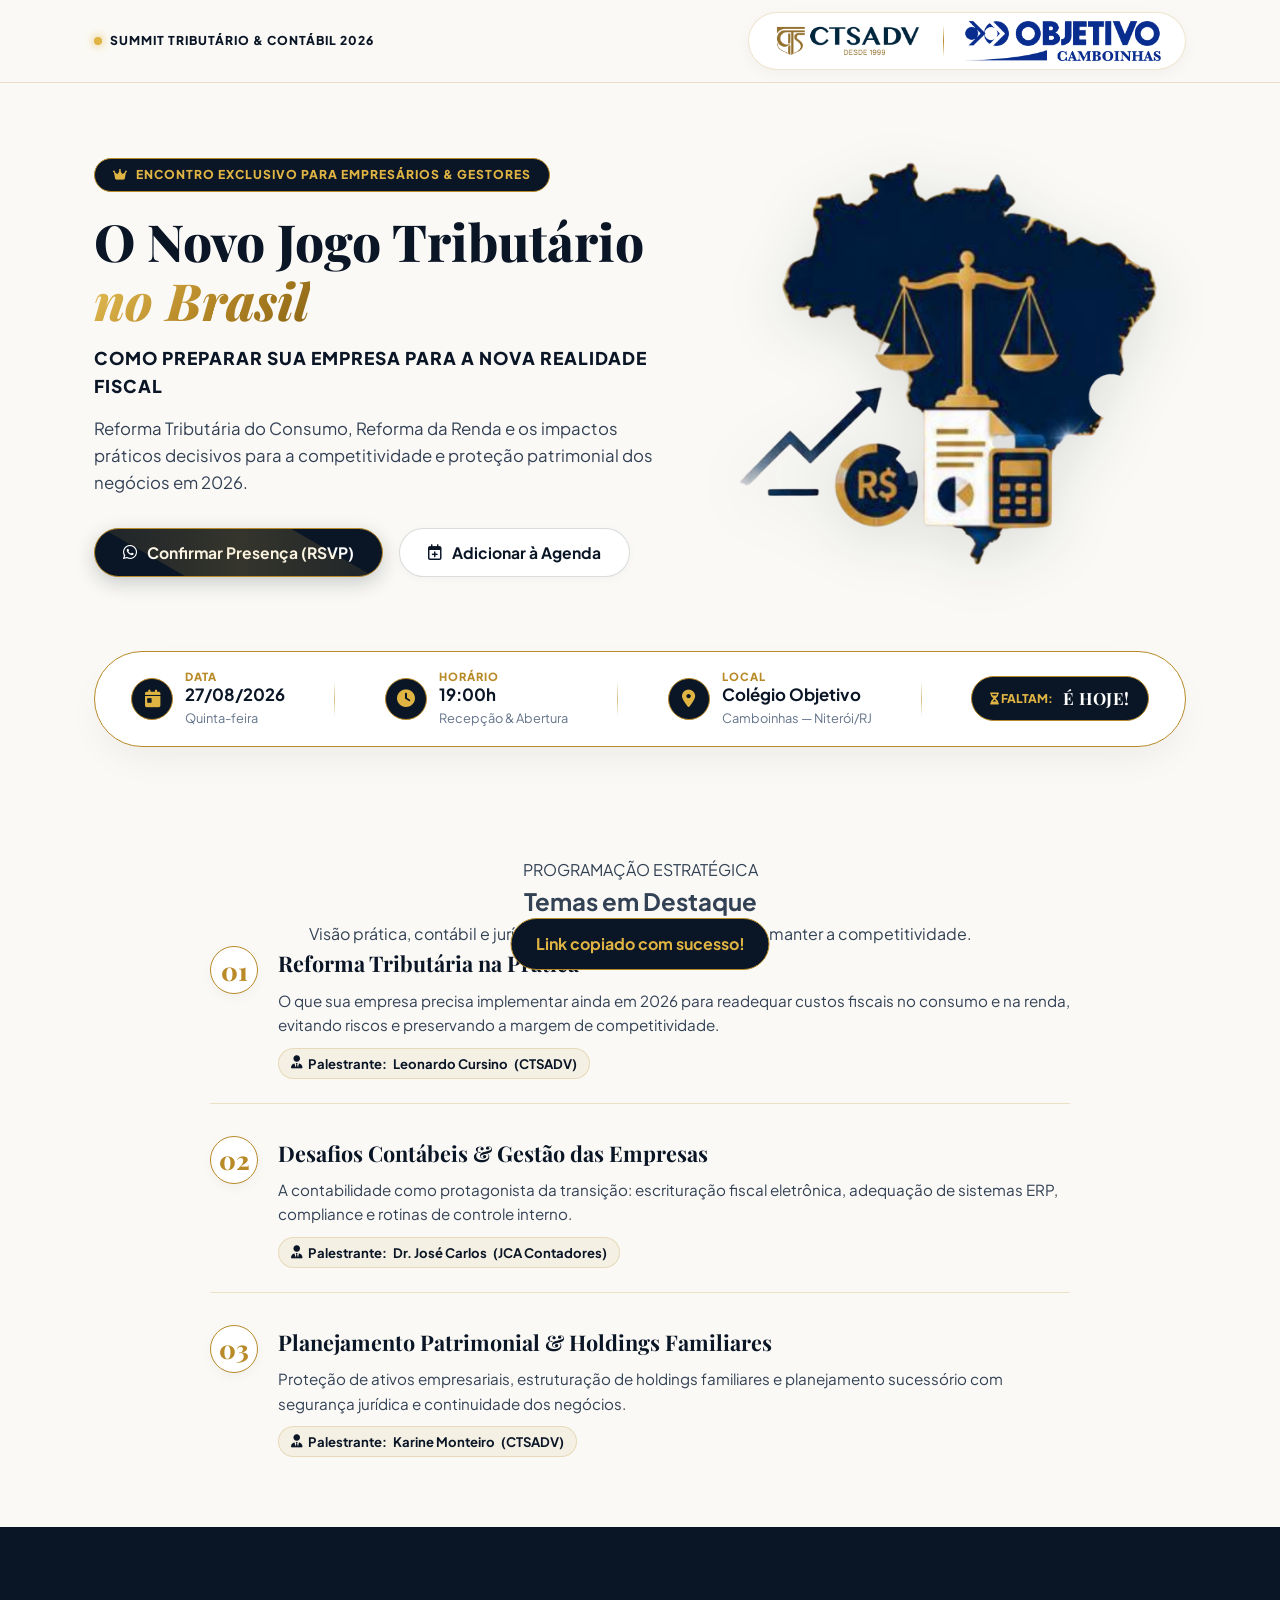
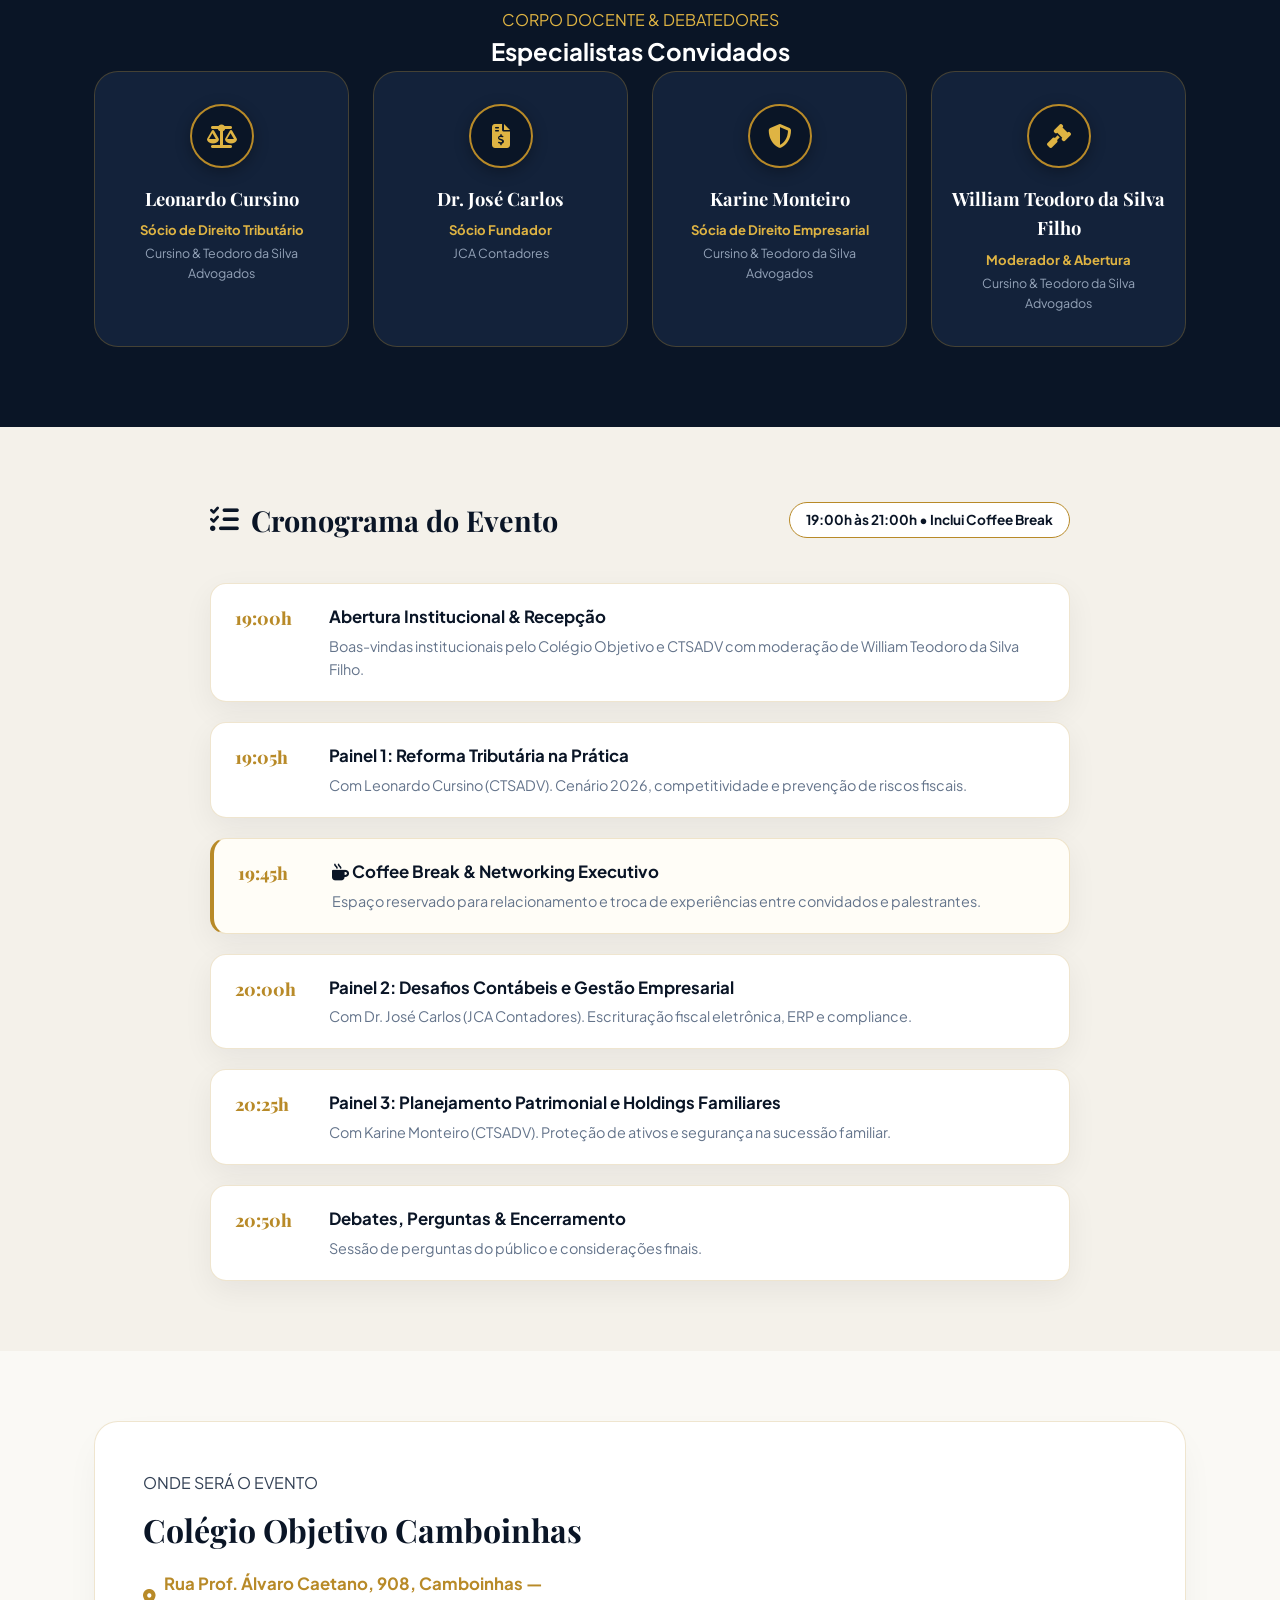
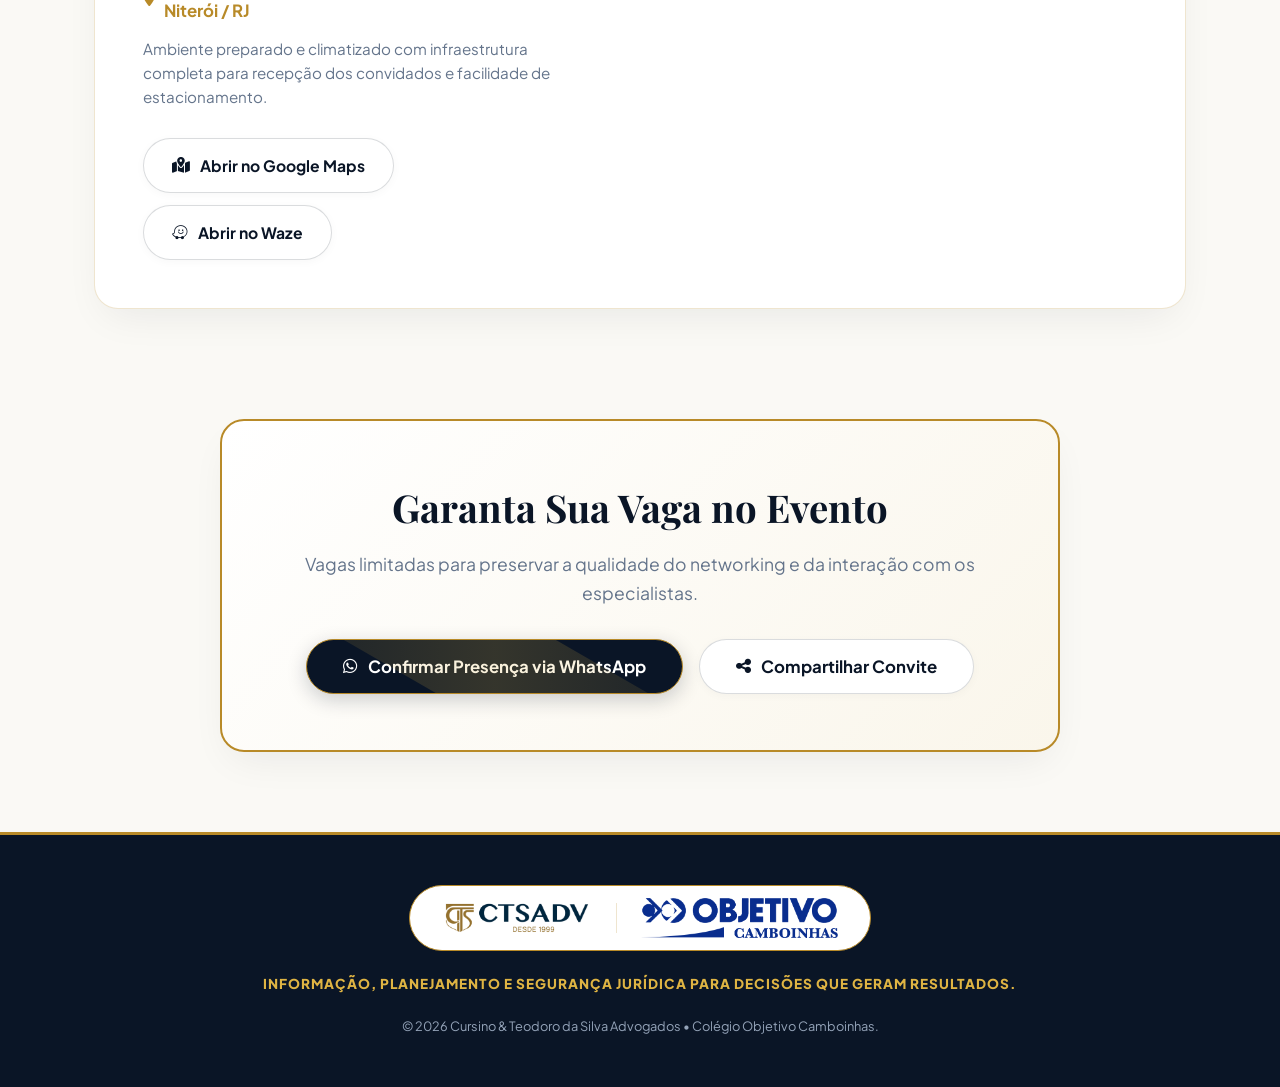
==== index.html @ 63f9622c "fix: atualizar endereco do Colegio Objetivo Camboinhas" ====
<!DOCTYPE html>
<html lang="pt-BR">
<head>
  <meta charset="UTF-8">
  <meta name="viewport" content="width=device-width, initial-scale=1.0">
  <title>O Novo Jogo Tributário no Brasil | Convite Oficial</title>

  <!-- Open Graph / WhatsApp Preview -->
  <meta property="og:title" content="O Novo Jogo Tributário no Brasil — Convite Oficial">
  <meta property="og:description" content="Como preparar sua empresa para a nova realidade fiscal em 2026. Data: 27/08/2026 às 19h no Colégio Objetivo Camboinhas.">
  <meta property="og:type" content="website">
  <meta property="og:image" content="convite.jpeg">

  <!-- SEO Meta Tags -->
  <meta name="description" content="Convite oficial para o evento O Novo Jogo Tributário no Brasil: Reforma do Consumo, Renda e impactos práticos para empresários em 2026. Niterói/RJ.">
  <meta name="keywords" content="Reforma Tributaria, Direito Tributario, CTSADV, Colégio Objetivo Camboinhas, Niterói, Holdings Familiares, Contabilidade">

  <!-- Google Fonts -->
  <link rel="preconnect" href="https://fonts.googleapis.com">
  <link rel="preconnect" href="https://fonts.gstatic.com" crossorigin>
  <link href="https://fonts.googleapis.com/css2?family=Playfair+Display:ital,wght@0,600;0,700;0,800;1,600&family=Plus+Jakarta+Sans:wght@300;400;500;600;700;800&display=swap" rel="stylesheet">

  <!-- FontAwesome Icons -->
  <link rel="stylesheet" href="https://cdnjs.cloudflare.com/ajax/libs/font-awesome/6.4.0/css/all.min.css">

  <!-- CSS Principal -->
  <link rel="stylesheet" href="style.css">
</head>
<body>

  <!-- Header Institucional Fixo -->
  <header class="navbar-sticky">
    <div class="container navbar-container">
      <div class="nav-brand-badge">
        <span class="dot-live"></span> SUMMIT TRIBUTÁRIO & CONTÁBIL 2026
      </div>
      <div class="nav-logos">
        <img src="Nova Logo CTSADV.png" alt="CTSADV Advogados" class="nav-logo logo-ctsadv">
        <div class="nav-divider"></div>
        <img src="objetivo.png" alt="Objetivo Camboinhas" class="nav-logo logo-objetivo">
      </div>
    </div>
  </header>

  <!-- Hero Section Dividida (Texto + Imagem de Alto Impacto) -->
  <section class="hero-section">
    <div class="container">
      <div class="hero-split-grid">
        <!-- Coluna Esquerda: Textos & CTAs -->
        <div class="hero-text-side">
          <div class="hero-tag-pill">
            <i class="fa-solid fa-crown"></i> ENCONTRO EXCLUSIVO PARA EMPRESÁRIOS & GESTORES
          </div>

          <h1 class="hero-title">
            O Novo Jogo Tributário <span class="gold-gradient-text">no Brasil</span>
          </h1>

          <p class="hero-subtitle">
            COMO PREPARAR SUA EMPRESA PARA A NOVA REALIDADE FISCAL
          </p>

          <p class="hero-description">
            Reforma Tributária do Consumo, Reforma da Renda e os impactos práticos decisivos para a competitividade e proteção patrimonial dos negócios em 2026.
          </p>

          <div class="hero-actions">
            <button class="btn btn-primary btn-gold glow-effect" onclick="openRSVPModal()">
              <i class="fa-brands fa-whatsapp"></i> Confirmar Presença (RSVP)
            </button>
            <button class="btn btn-secondary" onclick="addToCalendar()">
              <i class="fa-regular fa-calendar-plus"></i> Adicionar à Agenda
            </button>
          </div>
        </div>

        <!-- Coluna Direita: Imagem sem Moldura -->
        <div class="hero-media-side">
          <img src="imagem.png" alt="O Novo Jogo Tributário no Brasil" class="hero-raw-img">
        </div>
      </div>

      <!-- Barra Única de Informações Rápidas e Regressiva (Faixa Elegante) -->
      <div class="event-summary-ribbon">
        <div class="ribbon-item">
          <i class="fa-solid fa-calendar-day ribbon-icon"></i>
          <div>
            <span class="ribbon-label">DATA</span>
            <strong>27/08/2026</strong>
            <small>Quinta-feira</small>
          </div>
        </div>

        <div class="ribbon-divider"></div>

        <div class="ribbon-item">
          <i class="fa-solid fa-clock ribbon-icon"></i>
          <div>
            <span class="ribbon-label">HORÁRIO</span>
            <strong>19:00h</strong>
            <small>Recepção & Abertura</small>
          </div>
        </div>

        <div class="ribbon-divider"></div>

        <div class="ribbon-item">
          <i class="fa-solid fa-location-dot ribbon-icon"></i>
          <div>
            <span class="ribbon-label">LOCAL</span>
            <strong>Colégio Objetivo</strong>
            <small>Camboinhas — Niterói/RJ</small>
          </div>
        </div>

        <div class="ribbon-divider"></div>

        <!-- Regressiva Integrada na Faixa -->
        <div class="ribbon-timer">
          <span class="timer-label"><i class="fa-solid fa-hourglass-half"></i> FALTAM:</span>
          <div class="mini-countdown" id="countdown">
            <span id="days">00</span>d : <span id="hours">00</span>h : <span id="minutes">00</span>m : <span id="seconds">00</span>s
          </div>
        </div>
      </div>
    </div>
  </section>

  <!-- Seção 1: Temas Estratégicos (Lista Fluida sem Imagem) -->
  <section class="section-topics-fluid">
    <div class="container">
      <div class="section-header text-center">
        <span class="section-badge">PROGRAMAÇÃO ESTRATÉGICA</span>
        <h2 class="section-title">Temas em Destaque</h2>
        <p class="section-subtext">Visão prática, contábil e jurídica para proteger seu negócio e manter a competitividade.</p>
      </div>

      <div class="topics-full-width">
        <div class="topics-list-flow">
          <!-- Tema 1 -->
          <div class="topic-row-item">
            <div class="topic-number-badge">01</div>
            <div class="topic-text-content">
              <h3>Reforma Tributária na Prática</h3>
              <p>O que sua empresa precisa implementar ainda em 2026 para readequar custos fiscais no consumo e na renda, evitando riscos e preservando a margem de competitividade.</p>
              <span class="topic-speaker-pill"><i class="fa-solid fa-user-tie"></i> Palestrante: <strong>Leonardo Cursino</strong> (CTSADV)</span>
            </div>
          </div>

          <!-- Tema 2 -->
          <div class="topic-row-item">
            <div class="topic-number-badge">02</div>
            <div class="topic-text-content">
              <h3>Desafios Contábeis & Gestão das Empresas</h3>
              <p>A contabilidade como protagonista da transição: escrituração fiscal eletrônica, adequação de sistemas ERP, compliance e rotinas de controle interno.</p>
              <span class="topic-speaker-pill"><i class="fa-solid fa-user-tie"></i> Palestrante: <strong>Dr. José Carlos</strong> (JCA Contadores)</span>
            </div>
          </div>

          <!-- Tema 3 -->
          <div class="topic-row-item">
            <div class="topic-number-badge">03</div>
            <div class="topic-text-content">
              <h3>Planejamento Patrimonial & Holdings Familiares</h3>
              <p>Proteção de ativos empresariais, estruturação de holdings familiares e planejamento sucessório com segurança jurídica e continuidade dos negócios.</p>
              <span class="topic-speaker-pill"><i class="fa-solid fa-user-tie"></i> Palestrante: <strong>Karine Monteiro</strong> (CTSADV)</span>
            </div>
          </div>
        </div>
      </div>
    </div>
  </section>

  <!-- Seção 2: Especialistas Convidados (Seção Escura Executiva para Contraste Visual) -->
  <section class="section-speakers-dark">
    <div class="container">
      <div class="section-header text-center">
        <span class="section-badge badge-gold">CORPO DOCENTE & DEBATEDORES</span>
        <h2 class="section-title text-white">Especialistas Convidados</h2>
      </div>

      <div class="speakers-row-grid">
        <!-- Speaker 1 -->
        <div class="speaker-profile-box">
          <div class="speaker-avatar-circle"><i class="fa-solid fa-scale-balanced"></i></div>
          <h3>Leonardo Cursino</h3>
          <span class="speaker-role-gold">Sócio de Direito Tributário</span>
          <p class="speaker-company">Cursino & Teodoro da Silva Advogados</p>
        </div>

        <!-- Speaker 2 -->
        <div class="speaker-profile-box">
          <div class="speaker-avatar-circle"><i class="fa-solid fa-file-invoice-dollar"></i></div>
          <h3>Dr. José Carlos</h3>
          <span class="speaker-role-gold">Sócio Fundador</span>
          <p class="speaker-company">JCA Contadores</p>
        </div>

        <!-- Speaker 3 -->
        <div class="speaker-profile-box">
          <div class="speaker-avatar-circle"><i class="fa-solid fa-shield-halved"></i></div>
          <h3>Karine Monteiro</h3>
          <span class="speaker-role-gold">Sócia de Direito Empresarial</span>
          <p class="speaker-company">Cursino & Teodoro da Silva Advogados</p>
        </div>

        <!-- Speaker 4 -->
        <div class="speaker-profile-box">
          <div class="speaker-avatar-circle"><i class="fa-solid fa-gavel"></i></div>
          <h3>William Teodoro da Silva Filho</h3>
          <span class="speaker-role-gold">Moderador & Abertura</span>
          <p class="speaker-company">Cursino & Teodoro da Silva Advogados</p>
        </div>
      </div>
    </div>
  </section>

  <!-- Seção 3: Cronograma do Evento (Timeline Fluida) -->
  <section class="section-agenda-fluid">
    <div class="container">
      <div class="agenda-fluid-wrap">
        <div class="agenda-header-inline">
          <h2><i class="fa-solid fa-list-check"></i> Cronograma do Evento</h2>
          <span class="time-pill">19:00h às 21:00h • Inclui Coffee Break</span>
        </div>

        <div class="timeline-fluid">
          <div class="t-fluid-row">
            <span class="t-fluid-time">19:00h</span>
            <div class="t-fluid-content">
              <h4>Abertura Institucional & Recepção</h4>
              <p>Boas-vindas institucionais pelo Colégio Objetivo e CTSADV com moderação de William Teodoro da Silva Filho.</p>
            </div>
          </div>

          <div class="t-fluid-row">
            <span class="t-fluid-time">19:05h</span>
            <div class="t-fluid-content">
              <h4>Painel 1: Reforma Tributária na Prática</h4>
              <p>Com Leonardo Cursino (CTSADV). Cenário 2026, competitividade e prevenção de riscos fiscais.</p>
            </div>
          </div>

          <div class="t-fluid-row row-coffee">
            <span class="t-fluid-time">19:45h</span>
            <div class="t-fluid-content">
              <h4><i class="fa-solid fa-mug-hot"></i> Coffee Break & Networking Executivo</h4>
              <p>Espaço reservado para relacionamento e troca de experiências entre convidados e palestrantes.</p>
            </div>
          </div>

          <div class="t-fluid-row">
            <span class="t-fluid-time">20:00h</span>
            <div class="t-fluid-content">
              <h4>Painel 2: Desafios Contábeis e Gestão Empresarial</h4>
              <p>Com Dr. José Carlos (JCA Contadores). Escrituração fiscal eletrônica, ERP e compliance.</p>
            </div>
          </div>

          <div class="t-fluid-row">
            <span class="t-fluid-time">20:25h</span>
            <div class="t-fluid-content">
              <h4>Painel 3: Planejamento Patrimonial e Holdings Familiares</h4>
              <p>Com Karine Monteiro (CTSADV). Proteção de ativos e segurança na sucessão familiar.</p>
            </div>
          </div>

          <div class="t-fluid-row">
            <span class="t-fluid-time">20:50h</span>
            <div class="t-fluid-content">
              <h4>Debates, Perguntas & Encerramento</h4>
              <p>Sessão de perguntas do público e considerações finais.</p>
            </div>
          </div>
        </div>
      </div>
    </div>
  </section>

  <!-- Seção 4: Localização & Mapa -->
  <section class="section-location-fluid">
    <div class="container">
      <div class="location-split-card">
        <div class="loc-text-col">
          <span class="section-badge">ONDE SERÁ O EVENTO</span>
          <h2>Colégio Objetivo Camboinhas</h2>
          <p class="loc-address-text"><i class="fa-solid fa-location-dot"></i> Rua Prof. Álvaro Caetano, 908, Camboinhas — Niterói / RJ</p>
          <p class="loc-detail-text">Ambiente preparado e climatizado com infraestrutura completa para recepção dos convidados e facilidade de estacionamento.</p>

          <div class="loc-buttons">
            <a href="https://maps.google.com/?q=Rua+Professor+Alvaro+Caetano+908+Camboinhas+Niteroi" target="_blank" rel="noopener" class="btn btn-secondary">
              <i class="fa-solid fa-map-location-dot"></i> Abrir no Google Maps
            </a>
            <a href="https://waze.com/ul?q=Rua+Professor+Alvaro+Caetano+908+Camboinhas+Niteroi" target="_blank" rel="noopener" class="btn btn-secondary">
              <i class="fa-brands fa-waze"></i> Abrir no Waze
            </a>
          </div>
        </div>

        <div class="loc-map-col">
          <iframe 
            title="Mapa do Local"
            src="https://maps.google.com/maps?q=Rua+Professor+Alvaro+Caetano+908+Camboinhas+Niteroi&t=&z=16&ie=UTF8&iwloc=&output=embed" 
            width="100%" 
            height="100%" 
            style="border:0;" 
            allowfullscreen="" 
            loading="lazy">
          </iframe>
        </div>
      </div>
    </div>
  </section>

  <!-- Final CTA Callout -->
  <section class="section-final-cta">
    <div class="container text-center">
      <div class="cta-banner">
        <h2>Garanta Sua Vaga no Evento</h2>
        <p>Vagas limitadas para preservar a qualidade do networking e da interação com os especialistas.</p>
        <div class="cta-banner-buttons">
          <button class="btn btn-primary btn-gold btn-large glow-effect" onclick="openRSVPModal()">
            <i class="fa-brands fa-whatsapp"></i> Confirmar Presença via WhatsApp
          </button>
          <button class="btn btn-secondary btn-large" onclick="shareInvite()">
            <i class="fa-solid fa-share-nodes"></i> Compartilhar Convite
          </button>
        </div>
      </div>
    </div>
  </section>

  <!-- Sticky RSVP Bar para Dispositivos Móveis -->
  <div class="sticky-rsvp-bar" id="stickyRsvp">
    <div class="sticky-text">
      <strong>O Novo Jogo Tributário</strong>
      <small>27/08 • Niterói/RJ</small>
    </div>
    <button class="btn btn-primary btn-gold btn-sm" onclick="openRSVPModal()">
      <i class="fa-brands fa-whatsapp"></i> Confirmar Vaga
    </button>
  </div>

  <!-- Rodapé Institucional -->
  <footer class="site-footer">
    <div class="container footer-inner">
      <div class="footer-logos-box">
        <img src="Nova Logo CTSADV.png" alt="CTSADV" class="f-logo">
        <div class="f-divider"></div>
        <img src="objetivo.png" alt="Objetivo" class="f-logo">
      </div>
      <p class="footer-tagline">
        INFORMAÇÃO, PLANEJAMENTO E SEGURANÇA JURÍDICA PARA DECISÕES QUE GERAM RESULTADOS.
      </p>
      <p class="footer-copy">
        &copy; 2026 Cursino & Teodoro da Silva Advogados • Colégio Objetivo Camboinhas.
      </p>
    </div>
  </footer>

  <!-- Modal RSVP -->
  <div class="modal-overlay" id="rsvpModal">
    <div class="modal-card">
      <button class="modal-close" onclick="closeRSVPModal()">&times;</button>
      <div class="modal-head">
        <div class="whatsapp-badge-icon"><i class="fa-brands fa-whatsapp"></i></div>
        <h3>Confirmação de Presença</h3>
        <p>Preencha os dados abaixo para confirmar sua vaga via WhatsApp.</p>
      </div>

      <form id="rsvpForm" onsubmit="handleRSVPSubmit(event)">
        <div class="form-field">
          <label for="participantName">Nome Completo *</label>
          <input type="text" id="participantName" required placeholder="Ex: Roberto Silva">
        </div>

        <div class="form-field">
          <label for="companyName">Empresa / Cargo *</label>
          <input type="text" id="companyName" required placeholder="Ex: Grupo Silva / Diretor Executivo">
        </div>

        <div class="form-field">
          <label for="accompanyCount">Acompanhantes</label>
          <select id="accompanyCount">
            <option value="Apenas eu">Apenas eu</option>
            <option value="1 acompanhante">+ 1 Acompanhante</option>
            <option value="2 acompanhantes">+ 2 Acompanhantes</option>
          </select>
        </div>

        <button type="submit" class="btn btn-primary btn-gold btn-block btn-large">
          <i class="fa-brands fa-whatsapp"></i> Confirmar Presença no WhatsApp
        </button>
      </form>
    </div>
  </div>

  <!-- Toast -->
  <div class="toast" id="toast">Link copiado com sucesso!</div>

  <script src="script.js"></script>
</body>
</html>
---- style.css ----
/* ==========================================================================
   CONVITE DIGITAL — O NOVO JOGO TRIBUTÁRIO NO BRASIL
   Direção de Arte: Layout Fluido por Seções & Imagens Editoriais de Alto Padrão
   ========================================================================== */

/* --- CSS Variables & Design Tokens --- */
:root {
  --font-serif: 'Playfair Display', Georgia, serif;
  --font-sans: 'Plus Jakarta Sans', -apple-system, BlinkMacSystemFont, sans-serif;

  /* Palette Luxo Editorial */
  --bg-ivory: #FAF9F5;
  --bg-cream-soft: #F4F1EA;
  --bg-white: #FFFFFF;
  --bg-navy: #0A1526;
  --bg-navy-light: #13223A;

  --gold-foil: linear-gradient(135deg, #E6C057 0%, #B88A28 50%, #8C6514 100%);
  --gold-solid: #B88A28;
  --gold-accent: #DFB443;
  --gold-light-tint: rgba(184, 138, 40, 0.08);

  --text-dark: #0A1526;
  --text-body: #334155;
  --text-muted: #64748B;
  --text-gold: #B88A28;

  --border-hairline: rgba(184, 138, 40, 0.22);
  --border-hairline-hover: rgba(184, 138, 40, 0.55);

  --shadow-subtle: 0 10px 30px rgba(10, 21, 38, 0.06);
  --shadow-card: 0 16px 40px -12px rgba(10, 21, 38, 0.08);
  --shadow-image: 0 20px 40px -10px rgba(10, 21, 38, 0.18);

  --radius-sm: 8px;
  --radius-md: 16px;
  --radius-lg: 24px;
  --radius-pill: 9999px;

  --transition: all 0.35s cubic-bezier(0.25, 1, 0.5, 1);
}

/* --- Reset & Global --- */
*, *::before, *::after {
  box-sizing: border-box;
  margin: 0;
  padding: 0;
}

html {
  scroll-behavior: smooth;
  font-size: 16px;
}

body {
  font-family: var(--font-sans);
  background-color: var(--bg-ivory);
  color: var(--text-body);
  line-height: 1.6;
  overflow-x: hidden;
  position: relative;
  min-height: 100vh;
}

.container {
  width: 100%;
  max-width: 1140px;
  margin: 0 auto;
  padding: 0 24px;
  position: relative;
  z-index: 2;
}

.text-center { text-align: center; }
.text-white { color: #FFFFFF !important; }

/* --- Navbar Fixo --- */
.navbar-sticky {
  position: sticky;
  top: 0;
  z-index: 100;
  background: rgba(250, 249, 245, 0.92);
  backdrop-filter: blur(16px);
  -webkit-backdrop-filter: blur(16px);
  border-bottom: 1px solid var(--border-hairline);
  padding: 12px 0;
}

.navbar-container {
  display: flex;
  align-items: center;
  justify-content: space-between;
  gap: 16px;
}

.nav-brand-badge {
  display: flex;
  align-items: center;
  gap: 8px;
  font-size: 0.76rem;
  font-weight: 800;
  color: var(--bg-navy);
  letter-spacing: 1px;
  text-transform: uppercase;
}

.dot-live {
  width: 8px;
  height: 8px;
  background-color: var(--gold-accent);
  border-radius: 50%;
  box-shadow: 0 0 10px var(--gold-accent);
  animation: pulse-dot 2s infinite;
}

@keyframes pulse-dot {
  0% { transform: scale(0.95); opacity: 0.8; }
  50% { transform: scale(1.3); opacity: 1; }
  100% { transform: scale(0.95); opacity: 0.8; }
}

.nav-logos {
  display: flex;
  align-items: center;
  gap: 20px;
  background: var(--bg-white);
  padding: 8px 24px;
  border-radius: var(--radius-pill);
  border: 1px solid var(--border-hairline);
  box-shadow: 0 4px 15px rgba(0, 0, 0, 0.04);
}

.nav-logo {
  height: 40px;
  width: auto;
  object-fit: contain;
}

.nav-divider {
  width: 1px;
  height: 32px;
  background: linear-gradient(to bottom, transparent, var(--gold-solid), transparent);
}

/* --- Botões --- */
.btn {
  display: inline-flex;
  align-items: center;
  justify-content: center;
  gap: 10px;
  padding: 14px 28px;
  font-family: var(--font-sans);
  font-size: 0.98rem;
  font-weight: 700;
  border-radius: var(--radius-pill);
  cursor: pointer;
  transition: var(--transition);
  text-decoration: none;
  border: none;
  outline: none;
}

.btn-primary.btn-gold {
  background: var(--bg-navy);
  color: #FFFFFF;
  border: 1px solid var(--gold-solid);
  box-shadow: 0 6px 20px rgba(10, 21, 38, 0.2);
}

.btn-primary.btn-gold:hover {
  background: var(--bg-navy-light);
  border-color: var(--gold-accent);
  color: var(--gold-accent);
  transform: translateY(-2px);
  box-shadow: 0 10px 28px rgba(10, 21, 38, 0.3);
}

.btn-secondary {
  background: var(--bg-white);
  color: var(--bg-navy);
  border: 1px solid rgba(10, 21, 38, 0.15);
  box-shadow: 0 2px 10px rgba(0, 0, 0, 0.03);
}

.btn-secondary:hover {
  border-color: var(--gold-solid);
  color: var(--gold-solid);
  transform: translateY(-2px);
}

.btn-large {
  padding: 16px 36px;
  font-size: 1.05rem;
}

.btn-sm {
  padding: 10px 18px;
  font-size: 0.85rem;
}

.btn-block { width: 100%; }

.glow-effect {
  position: relative;
  overflow: hidden;
}

.glow-effect::after {
  content: '';
  position: absolute;
  top: -50%;
  left: -50%;
  width: 200%;
  height: 200%;
  background: linear-gradient(
    60deg,
    transparent,
    rgba(223, 180, 67, 0.2),
    transparent
  );
  transform: rotate(30deg);
  transition: transform 0.8s ease;
}

.glow-effect:hover::after {
  transform: translate(100%, 100%) rotate(30deg);
}

/* --- Hero Section Dividida (Hero Split) --- */
.hero-section {
  padding: 50px 0 40px 0;
}

.hero-split-grid {
  display: grid;
  grid-template-columns: 1.1fr 0.9fr;
  align-items: center;
  gap: 48px;
  margin-bottom: 48px;
}

.hero-tag-pill {
  display: inline-flex;
  align-items: center;
  gap: 8px;
  padding: 6px 18px;
  background: var(--bg-navy);
  color: var(--gold-accent);
  border: 1px solid var(--gold-solid);
  border-radius: var(--radius-pill);
  font-size: 0.76rem;
  font-weight: 800;
  letter-spacing: 1px;
  margin-bottom: 20px;
}

.hero-title {
  font-family: var(--font-serif);
  font-size: 3.2rem;
  font-weight: 800;
  line-height: 1.15;
  color: var(--text-dark);
  margin-bottom: 14px;
}

.gold-gradient-text {
  background: var(--gold-foil);
  -webkit-background-clip: text;
  -webkit-text-fill-color: transparent;
  display: inline-block;
  font-style: italic;
}

.hero-subtitle {
  font-size: 1.1rem;
  font-weight: 800;
  color: var(--bg-navy);
  letter-spacing: 1px;
  margin-bottom: 16px;
  text-transform: uppercase;
}

.hero-description {
  font-size: 1.05rem;
  color: var(--text-body);
  margin-bottom: 32px;
}

.hero-actions {
  display: flex;
  align-items: center;
  gap: 16px;
  flex-wrap: wrap;
}

/* Imagem Direta sem Moldura no Hero */
.hero-raw-img {
  width: 100%;
  max-width: 480px;
  height: auto;
  object-fit: contain;
  display: block;
  margin: 0 auto;
  filter: drop-shadow(0 14px 30px rgba(10, 21, 38, 0.12));
  transition: var(--transition);
}

.hero-raw-img:hover {
  transform: scale(1.02);
}

/* --- Faixa Única de Resumo do Evento (Event Ribbon) --- */
.event-summary-ribbon {
  background: var(--bg-white);
  border: 1.5px solid var(--gold-solid);
  border-radius: var(--radius-pill);
  padding: 16px 36px;
  box-shadow: var(--shadow-card);
  display: flex;
  align-items: center;
  justify-content: space-between;
  gap: 20px;
  flex-wrap: wrap;
}

.ribbon-item {
  display: flex;
  align-items: center;
  gap: 12px;
}

.ribbon-icon {
  width: 42px;
  height: 42px;
  border-radius: 50%;
  background: var(--bg-navy);
  color: var(--gold-accent);
  display: flex;
  align-items: center;
  justify-content: center;
  font-size: 1.1rem;
  border: 1px solid var(--gold-solid);
  flex-shrink: 0;
}

.ribbon-label {
  font-size: 0.7rem;
  font-weight: 800;
  color: var(--gold-solid);
  letter-spacing: 1px;
  display: block;
}

.ribbon-item strong {
  font-size: 1.05rem;
  color: var(--text-dark);
  display: block;
  line-height: 1.1;
}

.ribbon-item small {
  font-size: 0.8rem;
  color: var(--text-muted);
}

.ribbon-divider {
  width: 1px;
  height: 36px;
  background: linear-gradient(to bottom, transparent, var(--border-hairline-hover), transparent);
}

.ribbon-timer {
  display: flex;
  align-items: center;
  gap: 10px;
  background: var(--bg-navy);
  padding: 8px 18px;
  border-radius: var(--radius-pill);
  border: 1px solid var(--gold-solid);
}

.timer-label {
  font-size: 0.75rem;
  font-weight: 800;
  color: var(--gold-accent);
}

.mini-countdown {
  font-family: var(--font-serif);
  font-size: 1.05rem;
  font-weight: 700;
  color: #FFFFFF;
  letter-spacing: 0.5px;
}

/* --- Section 1: Temas Estratégicos (Layout Editorial Fluido) --- */
.section-topics-fluid {
  padding: 70px 0;
  background: var(--bg-ivory);
}

.topics-full-width {
  max-width: 860px;
  margin: 0 auto;
}

.topics-list-flow {
  display: flex;
  flex-direction: column;
  gap: 32px;
}

.topic-row-item {
  display: flex;
  align-items: flex-start;
  gap: 20px;
  padding-bottom: 24px;
  border-bottom: 1px solid var(--border-hairline);
}

.topic-row-item:last-child {
  border-bottom: none;
  padding-bottom: 0;
}

.topic-number-badge {
  font-family: var(--font-serif);
  font-size: 1.6rem;
  font-weight: 800;
  color: var(--gold-solid);
  background: var(--bg-white);
  border: 1.5px solid var(--gold-solid);
  width: 48px;
  height: 48px;
  border-radius: 50%;
  display: flex;
  align-items: center;
  justify-content: center;
  flex-shrink: 0;
  box-shadow: 0 4px 12px rgba(0, 0, 0, 0.04);
}

.topic-text-content h3 {
  font-family: var(--font-serif);
  font-size: 1.35rem;
  font-weight: 700;
  color: var(--text-dark);
  margin-bottom: 8px;
}

.topic-text-content p {
  font-size: 0.95rem;
  color: var(--text-body);
  line-height: 1.6;
  margin-bottom: 10px;
}

.topic-speaker-pill {
  display: inline-flex;
  align-items: center;
  gap: 6px;
  font-size: 0.82rem;
  font-weight: 700;
  color: var(--bg-navy);
  background: var(--gold-light-tint);
  padding: 4px 12px;
  border-radius: var(--radius-pill);
  border: 1px solid var(--border-hairline);
}

/* --- Section 2: Especialistas Convidados (Escuro Executivo) --- */
.section-speakers-dark {
  padding: 80px 0;
  background: var(--bg-navy);
  color: #FFFFFF;
}

.badge-gold {
  color: var(--gold-accent) !important;
}

.speakers-row-grid {
  display: grid;
  grid-template-columns: repeat(auto-fit, minmax(220px, 1fr));
  gap: 24px;
}

.speaker-profile-box {
  background: var(--bg-navy-light);
  border: 1px solid rgba(184, 138, 40, 0.3);
  border-radius: var(--radius-lg);
  padding: 32px 20px;
  text-align: center;
  transition: var(--transition);
}

.speaker-profile-box:hover {
  border-color: var(--gold-accent);
  transform: translateY(-4px);
  box-shadow: 0 16px 35px rgba(0, 0, 0, 0.4);
}

.speaker-avatar-circle {
  width: 64px;
  height: 64px;
  border-radius: 50%;
  background: var(--bg-navy);
  border: 2px solid var(--gold-solid);
  color: var(--gold-accent);
  display: flex;
  align-items: center;
  justify-content: center;
  font-size: 1.5rem;
  margin: 0 auto 16px auto;
  box-shadow: 0 4px 15px rgba(0, 0, 0, 0.3);
}

.speaker-profile-box h3 {
  font-family: var(--font-serif);
  font-size: 1.15rem;
  font-weight: 700;
  color: #FFFFFF;
  margin-bottom: 6px;
}

.speaker-role-gold {
  display: block;
  font-size: 0.82rem;
  font-weight: 700;
  color: var(--gold-accent);
  margin-bottom: 4px;
}

.speaker-company {
  font-size: 0.78rem;
  color: #94A3B8;
}

/* --- Section 3: Cronograma (Timeline Fluida) --- */
.section-agenda-fluid {
  padding: 70px 0;
  background: var(--bg-cream-soft);
}

.agenda-fluid-wrap {
  max-width: 860px;
  margin: 0 auto;
}

.agenda-header-inline {
  display: flex;
  align-items: center;
  justify-content: space-between;
  margin-bottom: 40px;
  flex-wrap: wrap;
  gap: 16px;
}

.agenda-header-inline h2 {
  font-family: var(--font-serif);
  font-size: 1.8rem;
  color: var(--text-dark);
  display: flex;
  align-items: center;
  gap: 12px;
}

.time-pill {
  font-size: 0.85rem;
  font-weight: 700;
  color: var(--bg-navy);
  background: var(--bg-white);
  border: 1px solid var(--gold-solid);
  padding: 6px 16px;
  border-radius: var(--radius-pill);
}

.timeline-fluid {
  display: flex;
  flex-direction: column;
  gap: 20px;
}

.t-fluid-row {
  display: flex;
  align-items: flex-start;
  gap: 24px;
  background: var(--bg-white);
  padding: 20px 24px;
  border-radius: var(--radius-md);
  border: 1px solid var(--border-hairline);
  box-shadow: var(--shadow-subtle);
}

.t-fluid-time {
  font-family: var(--font-serif);
  font-size: 1.1rem;
  font-weight: 800;
  color: var(--gold-solid);
  width: 70px;
  flex-shrink: 0;
}

.t-fluid-content h4 {
  font-size: 1.05rem;
  font-weight: 700;
  color: var(--text-dark);
  margin-bottom: 4px;
}

.t-fluid-content p {
  font-size: 0.9rem;
  color: var(--text-muted);
}

.row-coffee {
  border-left: 4px solid var(--gold-solid);
  background: #FFFDF7;
}

/* --- Section 4: Localização --- */
.section-location-fluid {
  padding: 70px 0;
}

.location-split-card {
  background: var(--bg-white);
  border: 1.5px solid var(--border-hairline);
  border-radius: var(--radius-lg);
  display: grid;
  grid-template-columns: 1fr 1fr;
  overflow: hidden;
  box-shadow: var(--shadow-card);
}

.loc-text-col {
  padding: 48px;
  display: flex;
  flex-direction: column;
  justify-content: center;
}

.loc-text-col h2 {
  font-family: var(--font-serif);
  font-size: 2rem;
  color: var(--text-dark);
  margin: 8px 0 16px 0;
}

.loc-address-text {
  font-size: 1.05rem;
  color: var(--gold-solid);
  font-weight: 700;
  margin-bottom: 12px;
  display: flex;
  align-items: center;
  gap: 8px;
}

.loc-detail-text {
  font-size: 0.95rem;
  color: var(--text-muted);
  margin-bottom: 28px;
}

.loc-buttons {
  display: flex;
  gap: 12px;
  flex-wrap: wrap;
}

.loc-map-col {
  min-height: 360px;
  width: 100%;
}

/* --- Final CTA Banner --- */
.section-final-cta { padding: 40px 0 80px 0; }

.cta-banner {
  background: linear-gradient(135deg, #FFFFFF 0%, #FAF6EB 100%);
  border: 2px solid var(--gold-solid);
  border-radius: var(--radius-lg);
  padding: 56px 36px;
  max-width: 840px;
  margin: 0 auto;
  box-shadow: var(--shadow-card);
}

.cta-banner h2 {
  font-family: var(--font-serif);
  font-size: 2.4rem;
  color: var(--text-dark);
  margin-bottom: 12px;
}

.cta-banner p {
  font-size: 1.1rem;
  color: var(--text-muted);
  margin-bottom: 32px;
}

.cta-banner-buttons {
  display: flex;
  align-items: center;
  justify-content: center;
  gap: 16px;
  flex-wrap: wrap;
}

/* --- Sticky Mobile Bar --- */
.sticky-rsvp-bar {
  position: fixed;
  bottom: 0;
  left: 0;
  right: 0;
  background: rgba(10, 21, 38, 0.96);
  backdrop-filter: blur(12px);
  border-top: 1px solid var(--gold-solid);
  padding: 12px 20px;
  display: none;
  align-items: center;
  justify-content: space-between;
  z-index: 900;
}

.sticky-text strong {
  display: block;
  color: #FFFFFF;
  font-size: 0.9rem;
}

.sticky-text small {
  color: var(--gold-accent);
  font-size: 0.78rem;
}

/* --- Rodapé --- */
.site-footer {
  background: var(--bg-navy);
  color: #FFFFFF;
  padding: 50px 0;
  border-top: 3px solid var(--gold-solid);
}

.footer-inner {
  display: flex;
  flex-direction: column;
  align-items: center;
  text-align: center;
  gap: 22px;
}

.footer-logos-box {
  display: flex;
  align-items: center;
  gap: 24px;
  background: var(--bg-white);
  padding: 12px 32px;
  border-radius: var(--radius-pill);
  border: 1px solid var(--gold-solid);
}

.f-logo {
  height: 40px;
  object-fit: contain;
}

.f-divider {
  width: 1px;
  height: 30px;
  background: var(--border-hairline);
}

.footer-tagline {
  font-size: 0.85rem;
  font-weight: 800;
  color: var(--gold-accent);
  letter-spacing: 1px;
}

.footer-copy {
  font-size: 0.8rem;
  color: #94A3B8;
}

/* --- Modal RSVP --- */
.modal-overlay {
  position: fixed;
  top: 0;
  left: 0;
  width: 100vw;
  height: 100vh;
  background: rgba(10, 21, 38, 0.82);
  backdrop-filter: blur(8px);
  z-index: 2000;
  display: flex;
  align-items: center;
  justify-content: center;
  padding: 20px;
  opacity: 0;
  pointer-events: none;
  transition: opacity 0.3s ease;
}

.modal-overlay.active {
  opacity: 1;
  pointer-events: auto;
}

.modal-card {
  width: 100%;
  max-width: 460px;
  padding: 36px;
  position: relative;
  background: var(--bg-white);
  border: 2px solid var(--gold-solid);
  border-radius: var(--radius-lg);
  box-shadow: 0 24px 60px rgba(0, 0, 0, 0.35);
  transform: translateY(20px);
  transition: transform 0.3s ease;
}

.modal-overlay.active .modal-card { transform: translateY(0); }

.modal-close {
  position: absolute;
  top: 16px;
  right: 20px;
  background: none;
  border: none;
  font-size: 1.8rem;
  color: var(--text-muted);
  cursor: pointer;
}

.modal-close:hover { color: var(--gold-solid); }

.modal-head {
  text-align: center;
  margin-bottom: 24px;
}

.whatsapp-badge-icon {
  width: 54px;
  height: 54px;
  border-radius: 50%;
  background: #25D366;
  color: #FFF;
  font-size: 1.8rem;
  display: flex;
  align-items: center;
  justify-content: center;
  margin: 0 auto 12px auto;
}

.modal-head h3 {
  font-family: var(--font-serif);
  font-size: 1.4rem;
  color: var(--text-dark);
  margin-bottom: 6px;
}

.modal-head p {
  font-size: 0.88rem;
  color: var(--text-muted);
}

.form-field {
  margin-bottom: 18px;
  text-align: left;
}

.form-field label {
  display: block;
  font-size: 0.85rem;
  font-weight: 700;
  color: var(--text-dark);
  margin-bottom: 6px;
}

.form-field input,
.form-field select {
  width: 100%;
  padding: 12px 16px;
  background: var(--bg-ivory);
  border: 1px solid var(--border-hairline);
  border-radius: var(--radius-sm);
  color: var(--text-dark);
  font-family: var(--font-sans);
  font-size: 0.95rem;
  outline: none;
}

/* Toast */
.toast {
  position: fixed;
  bottom: 30px;
  left: 50%;
  transform: translateX(-50%) translateY(100px);
  background: var(--bg-navy);
  color: var(--gold-accent);
  border: 1px solid var(--gold-solid);
  font-weight: 700;
  padding: 12px 24px;
  border-radius: var(--radius-pill);
  z-index: 3000;
  transition: transform 0.3s cubic-bezier(0.175, 0.885, 0.32, 1.275);
}

.toast.show { transform: translateX(-50%) translateY(0); }

/* --- Responsive Media Queries --- */
@media (max-width: 992px) {
  .hero-split-grid { grid-template-columns: 1fr; gap: 32px; }
  .topics-split-container { grid-template-columns: 1fr; gap: 32px; }
  .topics-img { height: 300px; }
  .event-summary-ribbon { border-radius: var(--radius-lg); flex-direction: column; align-items: flex-start; }
  .ribbon-divider { display: none; }
  .hero-title { font-size: 2.5rem; }
  .location-split-card { grid-template-columns: 1fr; }
  .loc-map-col { height: 280px; }
}

@media (max-width: 640px) {
  .navbar-container { flex-direction: column; gap: 10px; }
  .nav-logos { padding: 6px 16px; gap: 12px; }
  .nav-logo { height: 34px; }
  .hero-title { font-size: 2rem; }
  .hero-actions { flex-direction: column; width: 100%; }
  .hero-actions .btn { width: 100%; }
  .sticky-rsvp-bar { display: flex; }
  .loc-text-col { padding: 32px 20px; }
  .cta-banner { padding: 36px 20px; }
  .cta-banner-buttons { flex-direction: column; width: 100%; }
  .cta-banner-buttons .btn { width: 100%; }
}
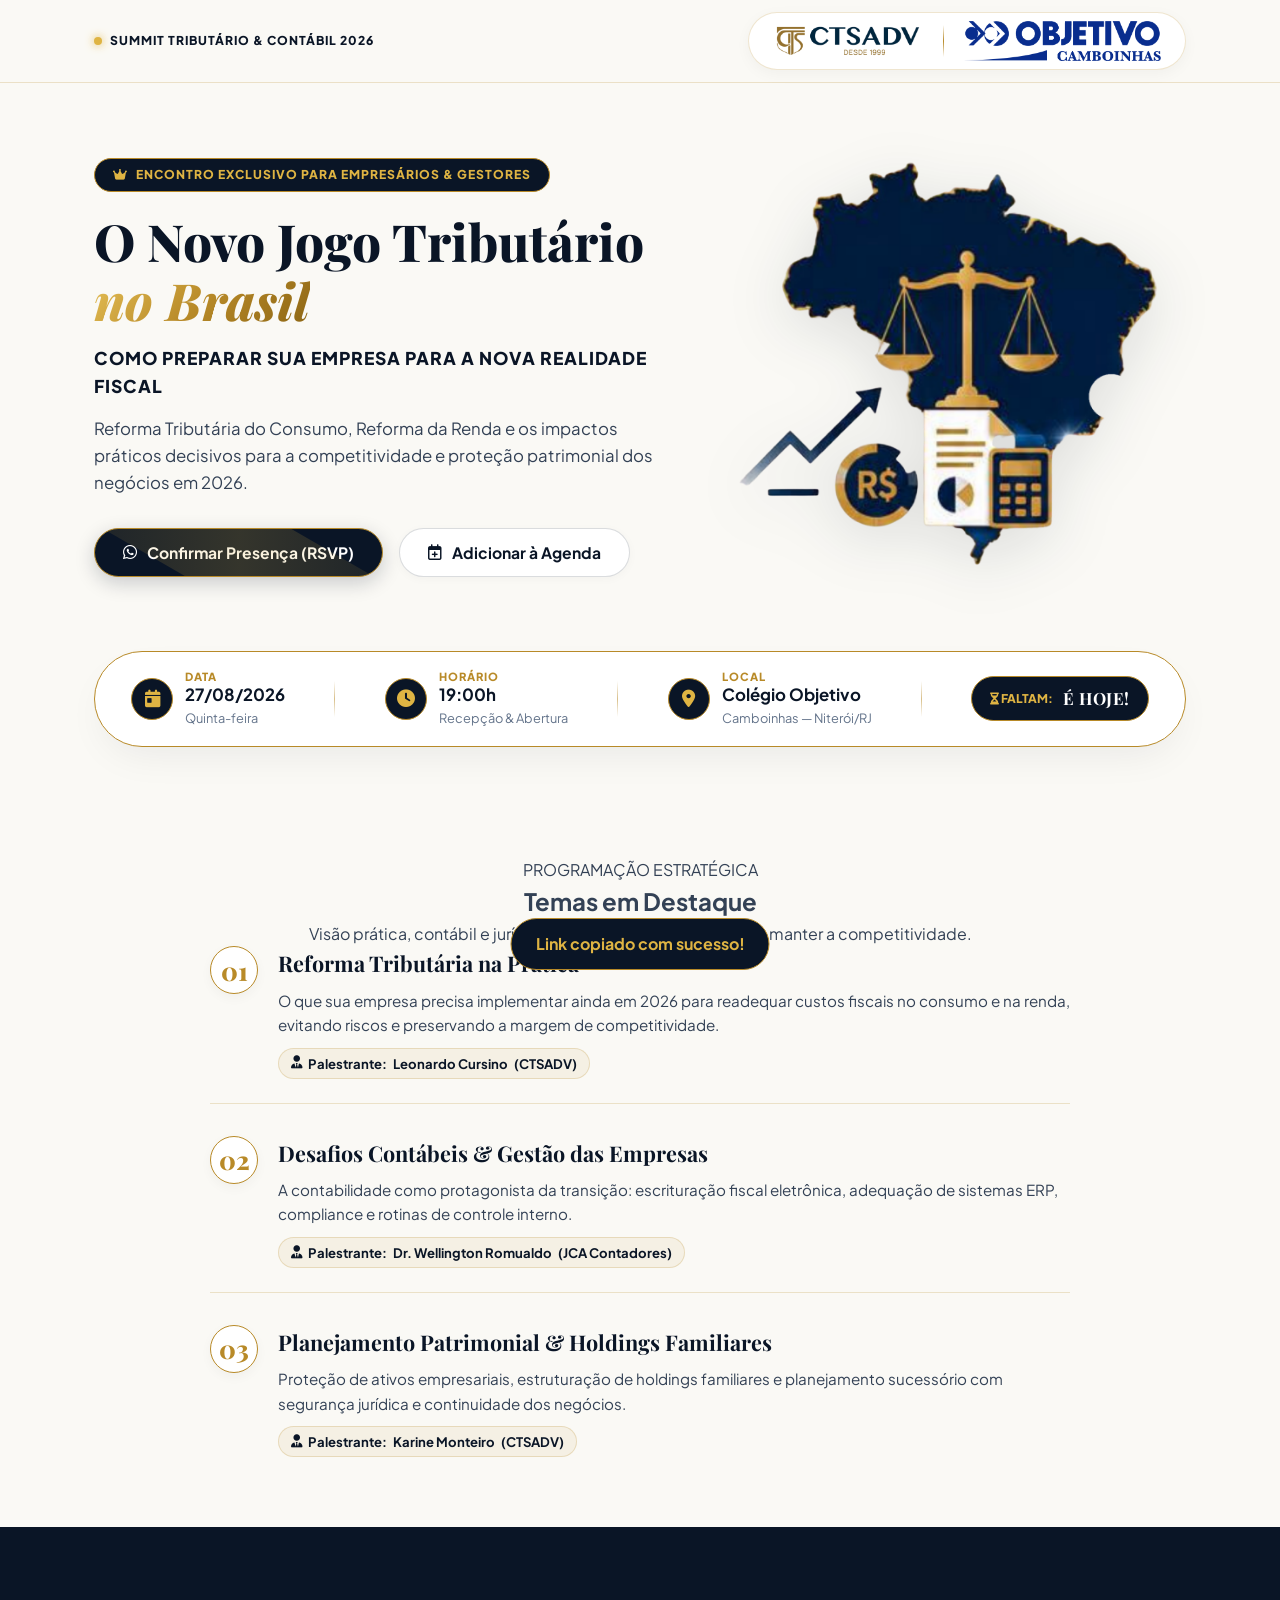
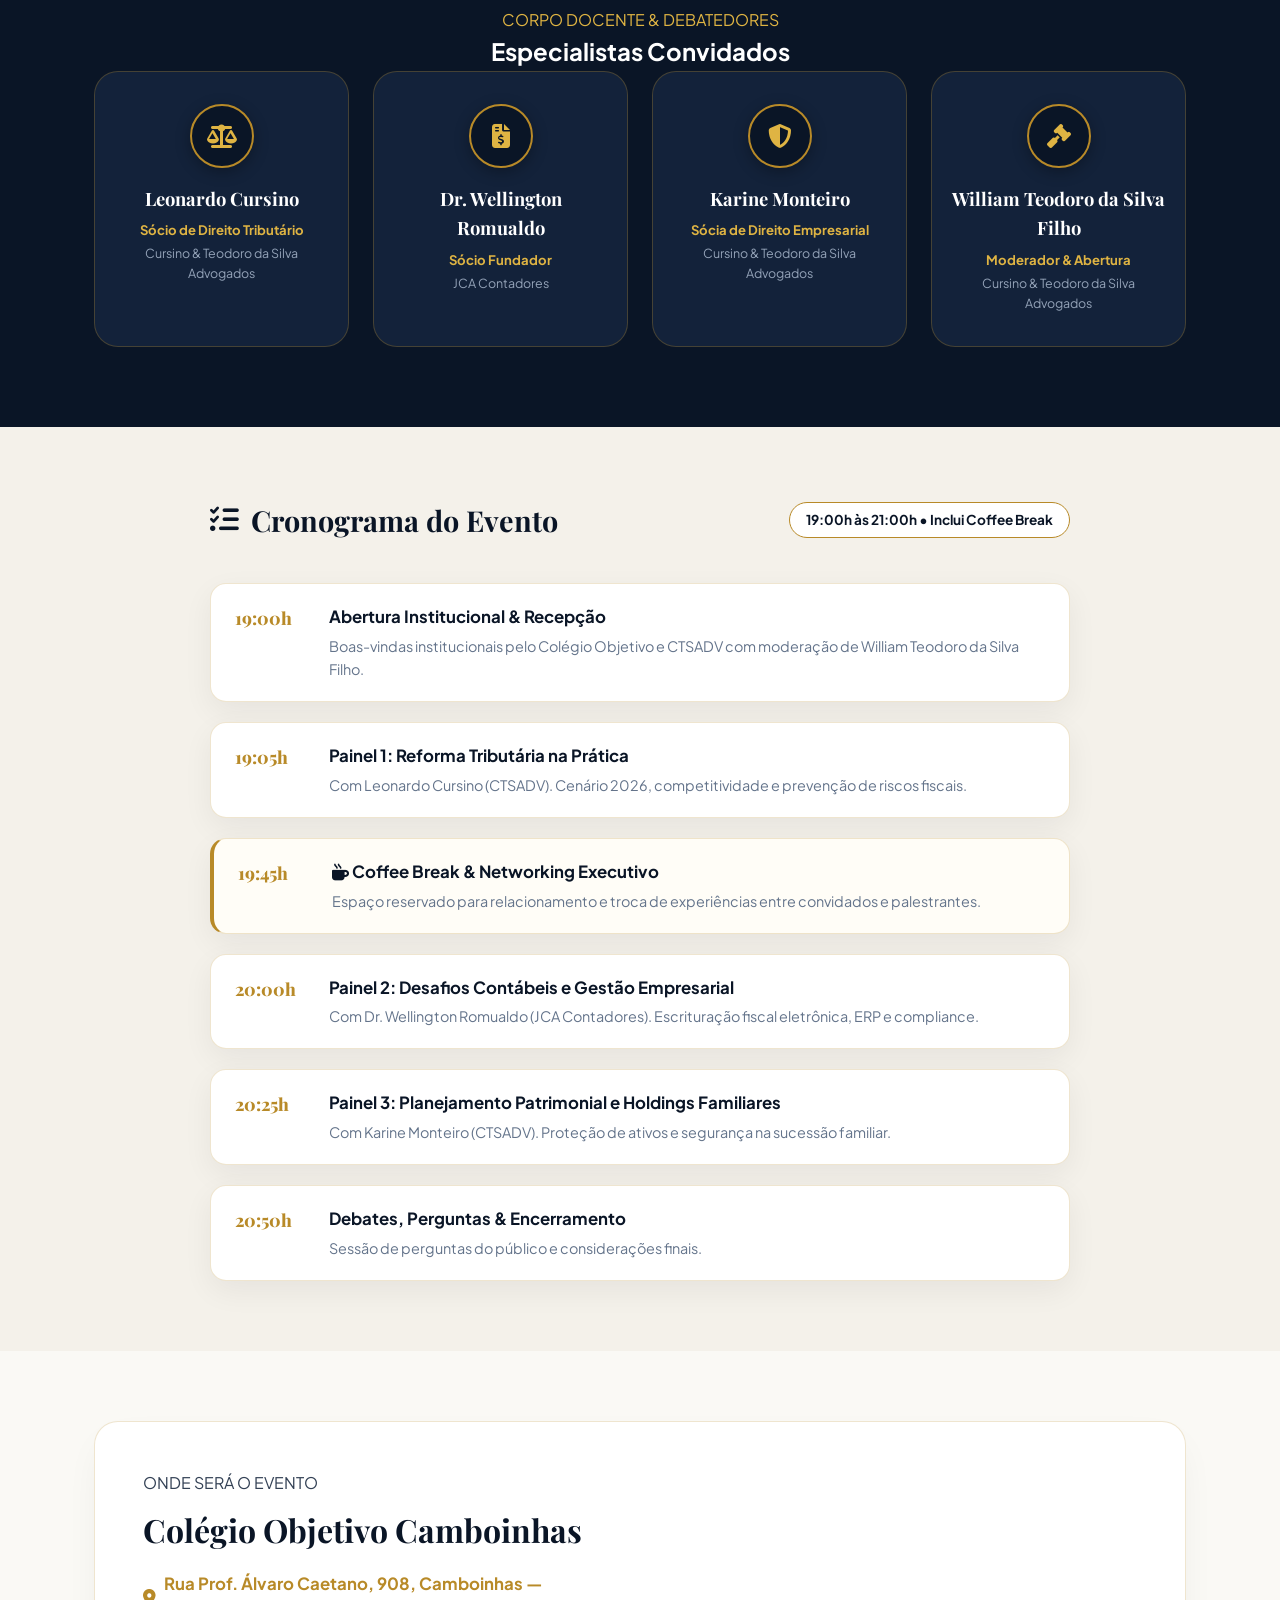
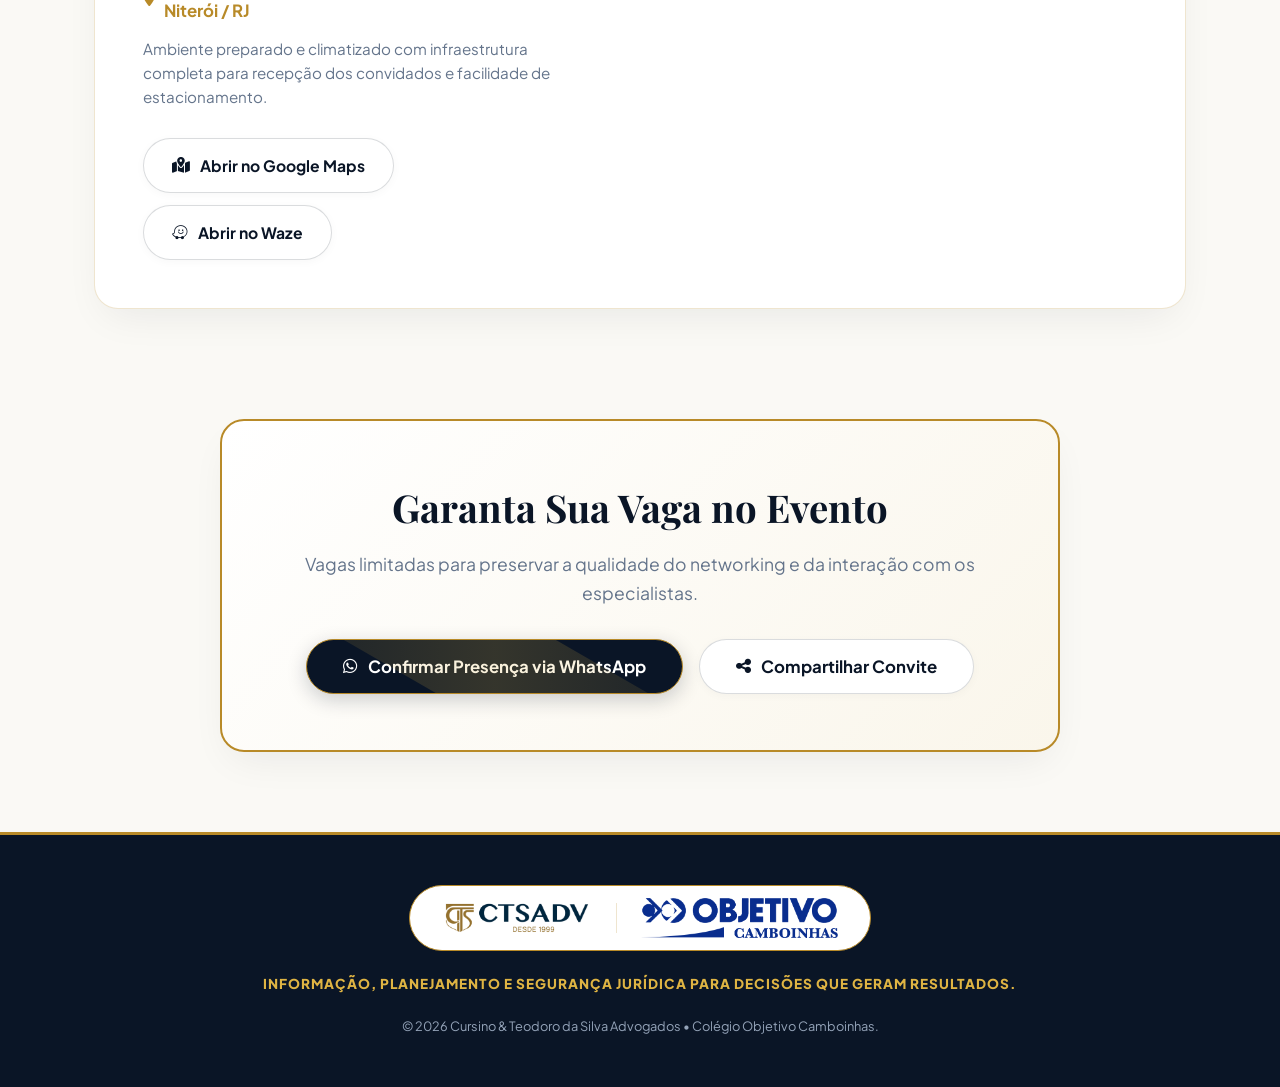
==== commit 91c1e3f9: "fix: atualizar nome do palestrante para Dr. Wellington Romualdo" ====
--- a/index.html
+++ b/index.html
@@ -153,7 +153,7 @@
             <div class="topic-text-content">
               <h3>Desafios Contábeis & Gestão das Empresas</h3>
               <p>A contabilidade como protagonista da transição: escrituração fiscal eletrônica, adequação de sistemas ERP, compliance e rotinas de controle interno.</p>
-              <span class="topic-speaker-pill"><i class="fa-solid fa-user-tie"></i> Palestrante: <strong>Dr. José Carlos</strong> (JCA Contadores)</span>
+              <span class="topic-speaker-pill"><i class="fa-solid fa-user-tie"></i> Palestrante: <strong>Dr. Wellington Romualdo</strong> (JCA Contadores)</span>
             </div>
           </div>
 
@@ -191,7 +191,7 @@
         <!-- Speaker 2 -->
         <div class="speaker-profile-box">
           <div class="speaker-avatar-circle"><i class="fa-solid fa-file-invoice-dollar"></i></div>
-          <h3>Dr. José Carlos</h3>
+          <h3>Dr. Wellington Romualdo</h3>
           <span class="speaker-role-gold">Sócio Fundador</span>
           <p class="speaker-company">JCA Contadores</p>
         </div>
@@ -253,7 +253,7 @@
             <span class="t-fluid-time">20:00h</span>
             <div class="t-fluid-content">
               <h4>Painel 2: Desafios Contábeis e Gestão Empresarial</h4>
-              <p>Com Dr. José Carlos (JCA Contadores). Escrituração fiscal eletrônica, ERP e compliance.</p>
+              <p>Com Dr. Wellington Romualdo (JCA Contadores). Escrituração fiscal eletrônica, ERP e compliance.</p>
             </div>
           </div>
 
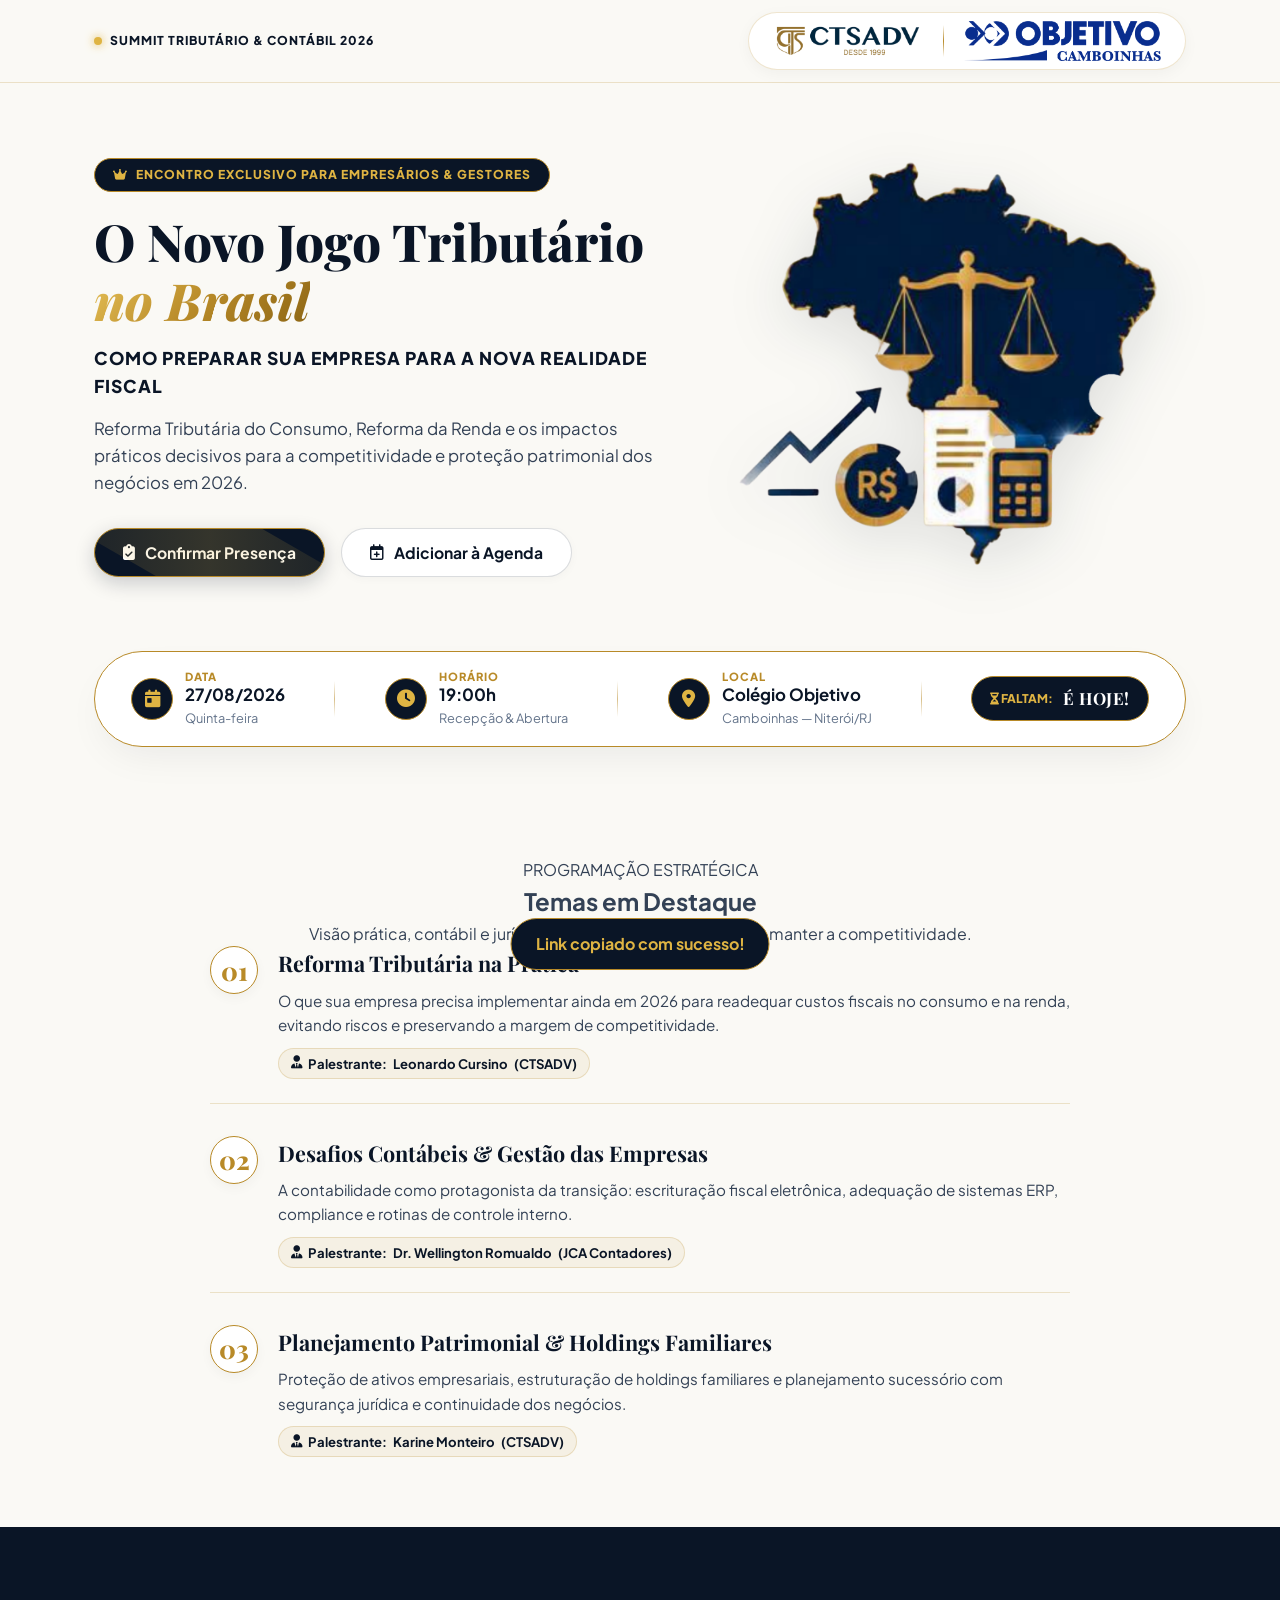
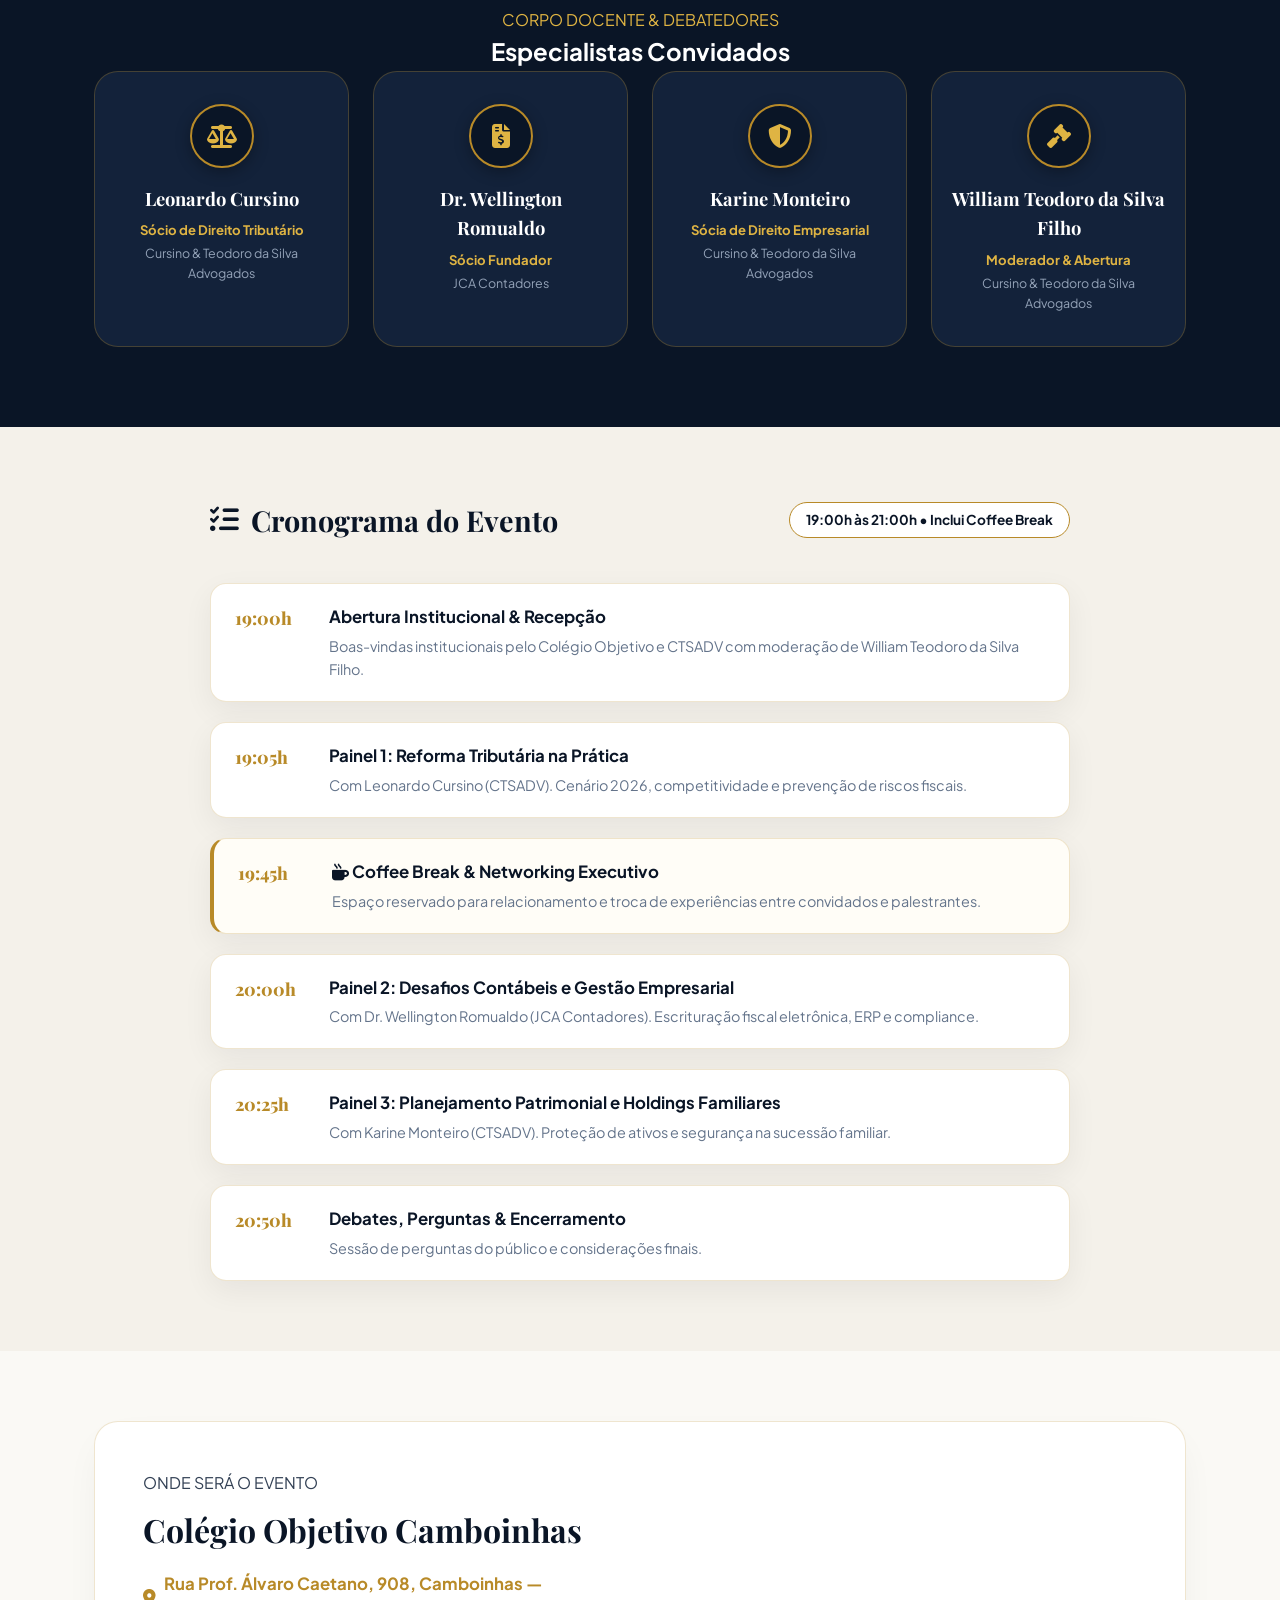
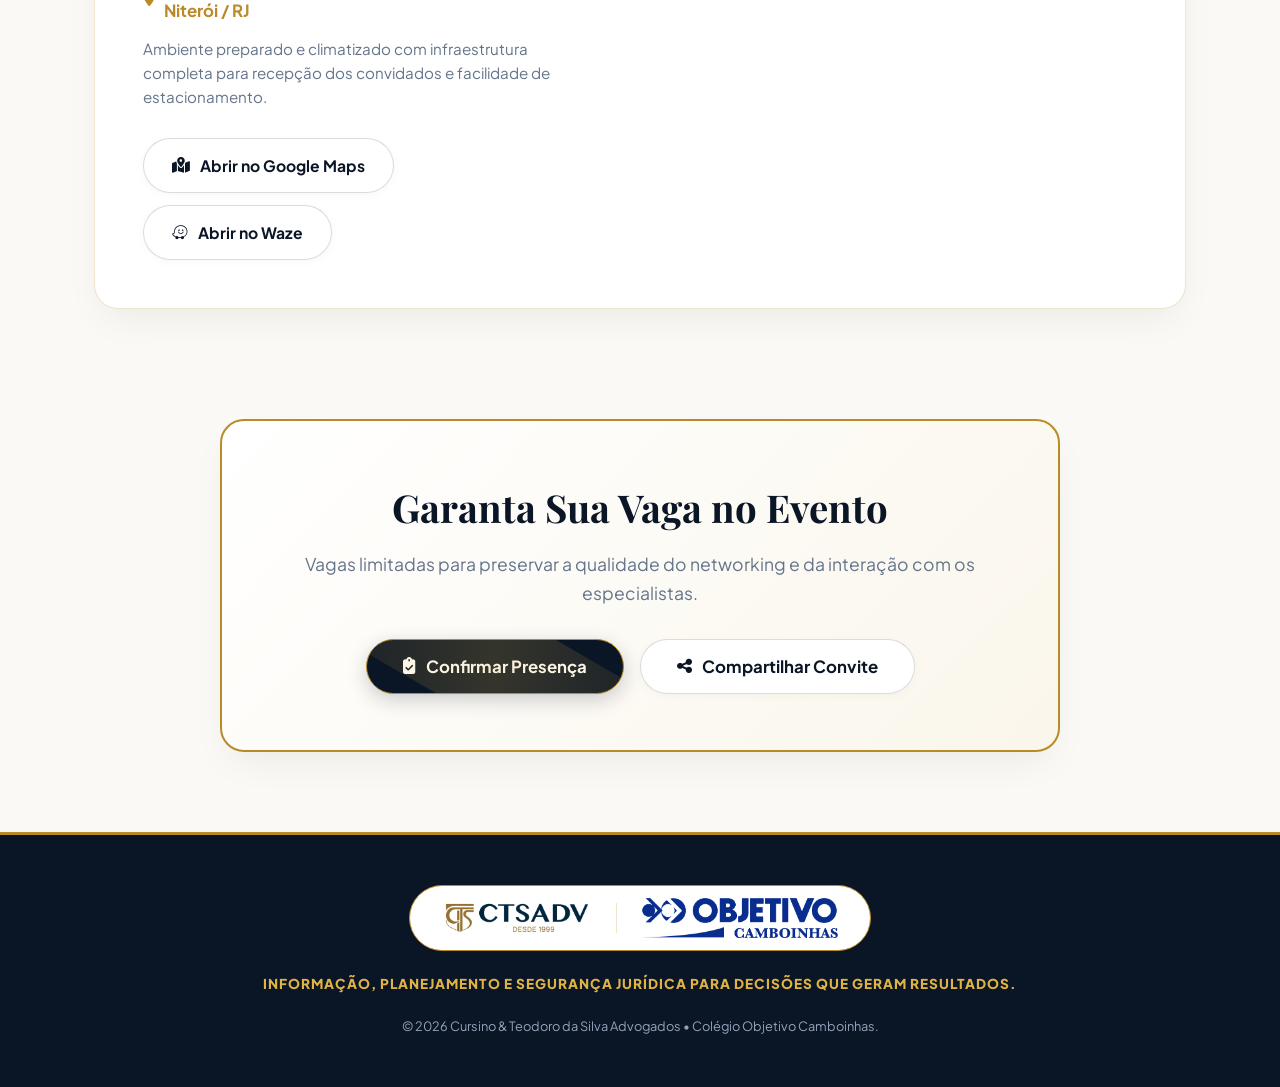
==== commit d4d57c54: "style: alterar texto do botao para Confirmar Presenca" ====
--- a/index.html
+++ b/index.html
@@ -66,7 +66,7 @@
 
           <div class="hero-actions">
             <button class="btn btn-primary btn-gold glow-effect" onclick="openRSVPModal()">
-              <i class="fa-brands fa-whatsapp"></i> Confirmar Presença (RSVP)
+              <i class="fa-solid fa-clipboard-check"></i> Confirmar Presença
             </button>
             <button class="btn btn-secondary" onclick="addToCalendar()">
               <i class="fa-regular fa-calendar-plus"></i> Adicionar à Agenda
@@ -320,7 +320,7 @@
         <p>Vagas limitadas para preservar a qualidade do networking e da interação com os especialistas.</p>
         <div class="cta-banner-buttons">
           <button class="btn btn-primary btn-gold btn-large glow-effect" onclick="openRSVPModal()">
-            <i class="fa-brands fa-whatsapp"></i> Confirmar Presença via WhatsApp
+            <i class="fa-solid fa-clipboard-check"></i> Confirmar Presença
           </button>
           <button class="btn btn-secondary btn-large" onclick="shareInvite()">
             <i class="fa-solid fa-share-nodes"></i> Compartilhar Convite
@@ -337,7 +337,7 @@
       <small>27/08 • Niterói/RJ</small>
     </div>
     <button class="btn btn-primary btn-gold btn-sm" onclick="openRSVPModal()">
-      <i class="fa-brands fa-whatsapp"></i> Confirmar Vaga
+      <i class="fa-solid fa-clipboard-check"></i> Confirmar Presença
     </button>
   </div>
 
@@ -358,40 +358,31 @@
     </div>
   </footer>
 
-  <!-- Modal RSVP -->
+  <!-- Modal RSVP / Formulário de Inscrição Google Forms Embedado -->
   <div class="modal-overlay" id="rsvpModal">
-    <div class="modal-card">
+    <div class="modal-card modal-card-large">
       <button class="modal-close" onclick="closeRSVPModal()">&times;</button>
       <div class="modal-head">
-        <div class="whatsapp-badge-icon"><i class="fa-brands fa-whatsapp"></i></div>
-        <h3>Confirmação de Presença</h3>
-        <p>Preencha os dados abaixo para confirmar sua vaga via WhatsApp.</p>
-      </div>
-
-      <form id="rsvpForm" onsubmit="handleRSVPSubmit(event)">
-        <div class="form-field">
-          <label for="participantName">Nome Completo *</label>
-          <input type="text" id="participantName" required placeholder="Ex: Roberto Silva">
-        </div>
-
-        <div class="form-field">
-          <label for="companyName">Empresa / Cargo *</label>
-          <input type="text" id="companyName" required placeholder="Ex: Grupo Silva / Diretor Executivo">
-        </div>
-
-        <div class="form-field">
-          <label for="accompanyCount">Acompanhantes</label>
-          <select id="accompanyCount">
-            <option value="Apenas eu">Apenas eu</option>
-            <option value="1 acompanhante">+ 1 Acompanhante</option>
-            <option value="2 acompanhantes">+ 2 Acompanhantes</option>
-          </select>
-        </div>
-
-        <button type="submit" class="btn btn-primary btn-gold btn-block btn-large">
-          <i class="fa-brands fa-whatsapp"></i> Confirmar Presença no WhatsApp
-        </button>
-      </form>
+        <div class="form-badge-icon"><i class="fa-solid fa-clipboard-check"></i></div>
+        <h3>Inscrição no Evento</h3>
+        <p>Preencha o formulário oficial abaixo para confirmar sua vaga.</p>
+        <a href="https://docs.google.com/forms/d/e/1FAIpQLSe8WeEVIgrv3tLEG9GYCAGAPvEUmQ1q1h2diBagv7sde6vAzA/viewform" target="_blank" rel="noopener" class="direct-form-link">
+          <i class="fa-solid fa-arrow-up-right-from-square"></i> Abrir formulário em nova aba
+        </a>
+      </div>
+
+      <div class="google-form-iframe-wrapper">
+        <iframe 
+          title="Formulário de Inscrição"
+          src="https://docs.google.com/forms/d/e/1FAIpQLSe8WeEVIgrv3tLEG9GYCAGAPvEUmQ1q1h2diBagv7sde6vAzA/viewform?embedded=true" 
+          width="100%" 
+          height="620" 
+          frameborder="0" 
+          marginheight="0" 
+          marginwidth="0">
+          Carregando formulário de inscrição...
+        </iframe>
+      </div>
     </div>
   </div>
 
--- a/style.css
+++ b/style.css
@@ -841,55 +841,59 @@
   margin-bottom: 24px;
 }
 
-.whatsapp-badge-icon {
-  width: 54px;
-  height: 54px;
+.modal-card-large {
+  max-width: 680px;
+  max-height: 90vh;
+  overflow-y: auto;
+  padding: 28px 24px;
+}
+
+.form-badge-icon {
+  width: 50px;
+  height: 50px;
   border-radius: 50%;
-  background: #25D366;
-  color: #FFF;
-  font-size: 1.8rem;
+  background: var(--bg-navy);
+  color: var(--gold-accent);
+  border: 1px solid var(--gold-solid);
+  font-size: 1.5rem;
   display: flex;
   align-items: center;
   justify-content: center;
-  margin: 0 auto 12px auto;
-}
-
-.modal-head h3 {
-  font-family: var(--font-serif);
-  font-size: 1.4rem;
-  color: var(--text-dark);
-  margin-bottom: 6px;
-}
-
-.modal-head p {
-  font-size: 0.88rem;
-  color: var(--text-muted);
-}
-
-.form-field {
-  margin-bottom: 18px;
-  text-align: left;
-}
-
-.form-field label {
+  margin: 0 auto 10px auto;
+}
+
+.direct-form-link {
+  display: inline-flex;
+  align-items: center;
+  gap: 6px;
+  font-size: 0.8rem;
+  font-weight: 700;
+  color: var(--gold-solid);
+  text-decoration: none;
+  margin-top: 6px;
+  padding: 4px 12px;
+  background: var(--gold-light-tint);
+  border-radius: var(--radius-pill);
+  border: 1px solid var(--border-hairline);
+  transition: var(--transition);
+}
+
+.direct-form-link:hover {
+  background: var(--bg-navy);
+  color: var(--gold-accent);
+}
+
+.google-form-iframe-wrapper {
+  margin-top: 16px;
+  border-radius: var(--radius-md);
+  overflow: hidden;
+  border: 1px solid var(--border-hairline);
+  background: #FFFFFF;
+}
+
+.google-form-iframe-wrapper iframe {
+  border: none;
   display: block;
-  font-size: 0.85rem;
-  font-weight: 700;
-  color: var(--text-dark);
-  margin-bottom: 6px;
-}
-
-.form-field input,
-.form-field select {
-  width: 100%;
-  padding: 12px 16px;
-  background: var(--bg-ivory);
-  border: 1px solid var(--border-hairline);
-  border-radius: var(--radius-sm);
-  color: var(--text-dark);
-  font-family: var(--font-sans);
-  font-size: 0.95rem;
-  outline: none;
 }
 
 /* Toast */
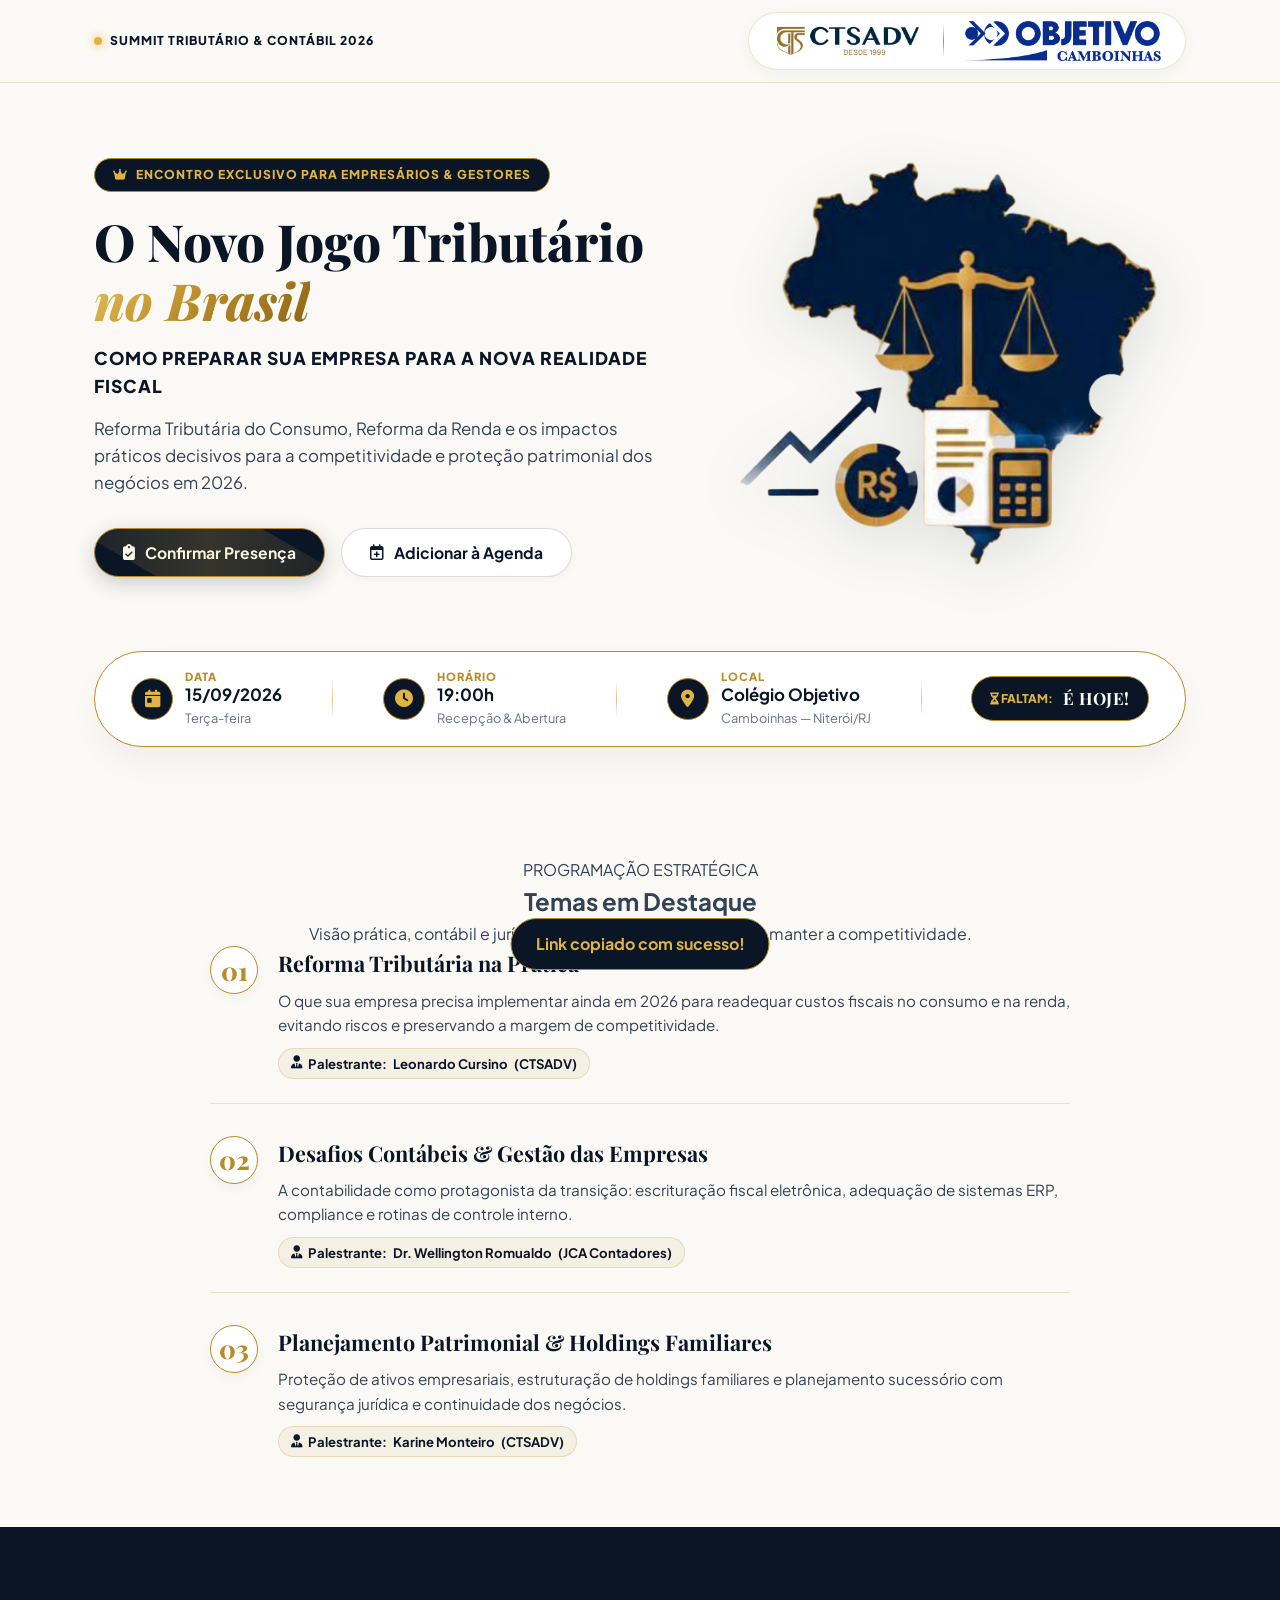
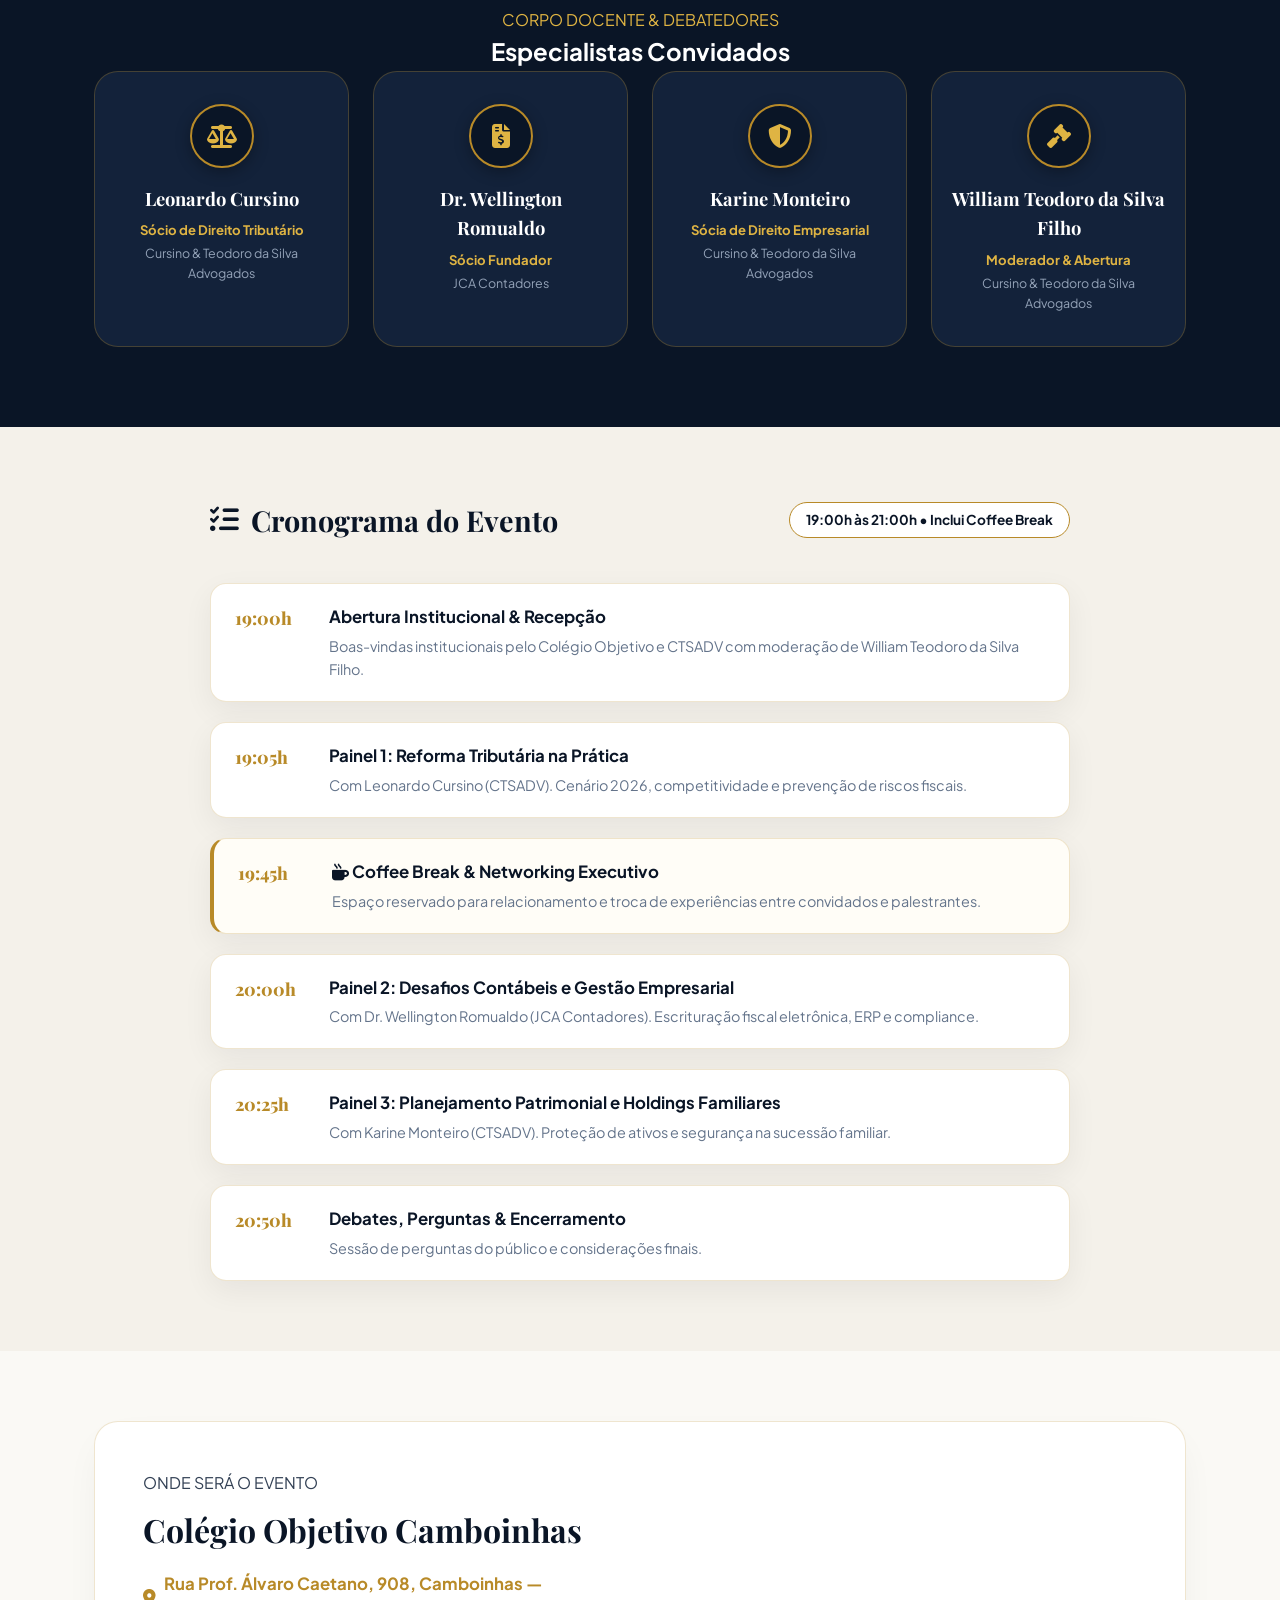
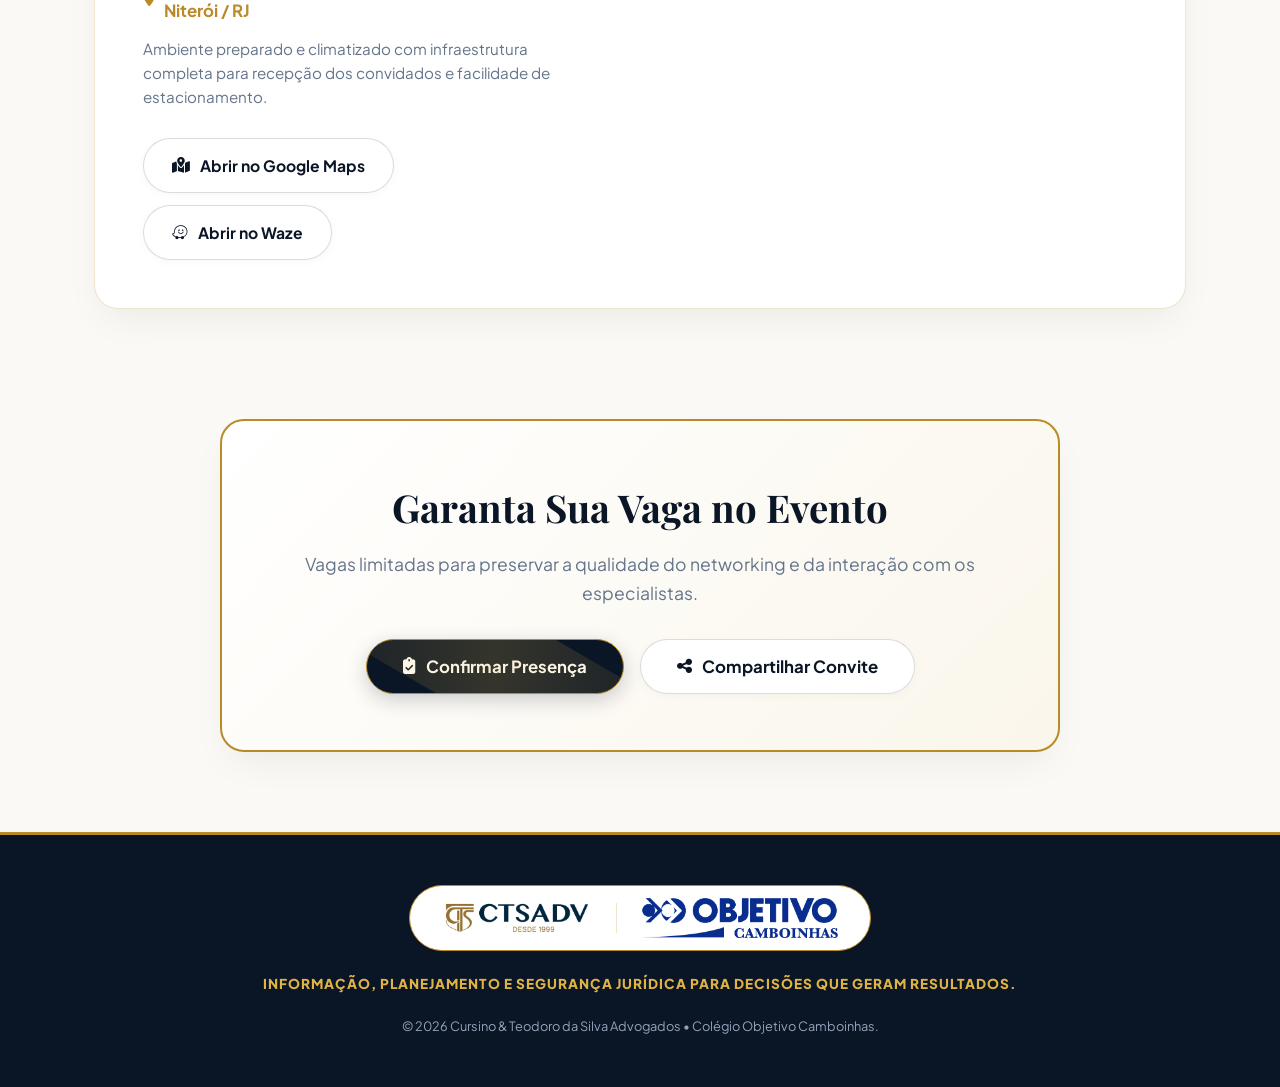
==== commit b8787864: "fix: alterar data do evento para 15/09/2026" ====
--- a/index.html
+++ b/index.html
@@ -7,7 +7,7 @@
 
   <!-- Open Graph / WhatsApp Preview -->
   <meta property="og:title" content="O Novo Jogo Tributário no Brasil — Convite Oficial">
-  <meta property="og:description" content="Como preparar sua empresa para a nova realidade fiscal em 2026. Data: 27/08/2026 às 19h no Colégio Objetivo Camboinhas.">
+  <meta property="og:description" content="Como preparar sua empresa para a nova realidade fiscal em 2026. Data: 15/09/2026 às 19h no Colégio Objetivo Camboinhas.">
   <meta property="og:type" content="website">
   <meta property="og:image" content="convite.jpeg">
 
@@ -86,8 +86,8 @@
           <i class="fa-solid fa-calendar-day ribbon-icon"></i>
           <div>
             <span class="ribbon-label">DATA</span>
-            <strong>27/08/2026</strong>
-            <small>Quinta-feira</small>
+            <strong>15/09/2026</strong>
+            <small>Terça-feira</small>
           </div>
         </div>
 
@@ -334,7 +334,7 @@
   <div class="sticky-rsvp-bar" id="stickyRsvp">
     <div class="sticky-text">
       <strong>O Novo Jogo Tributário</strong>
-      <small>27/08 • Niterói/RJ</small>
+      <small>15/09 • Niterói/RJ</small>
     </div>
     <button class="btn btn-primary btn-gold btn-sm" onclick="openRSVPModal()">
       <i class="fa-solid fa-clipboard-check"></i> Confirmar Presença
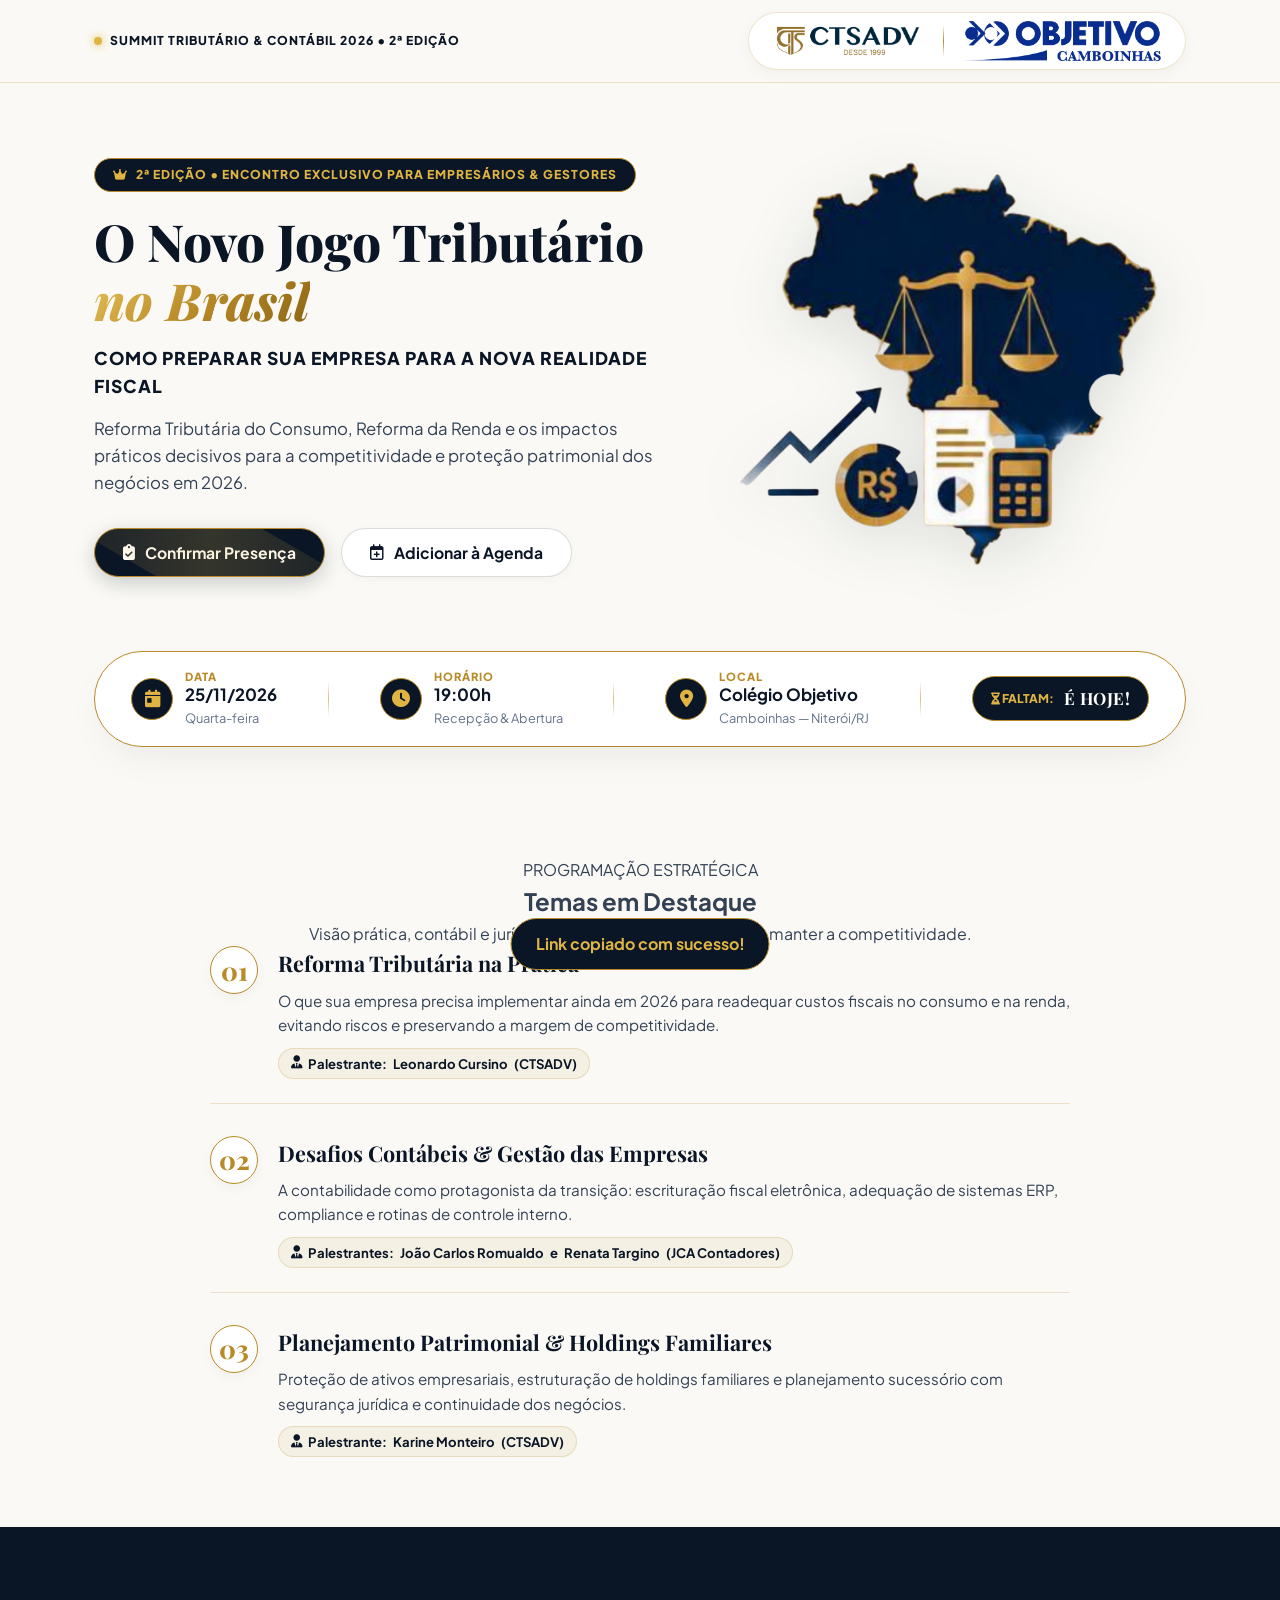
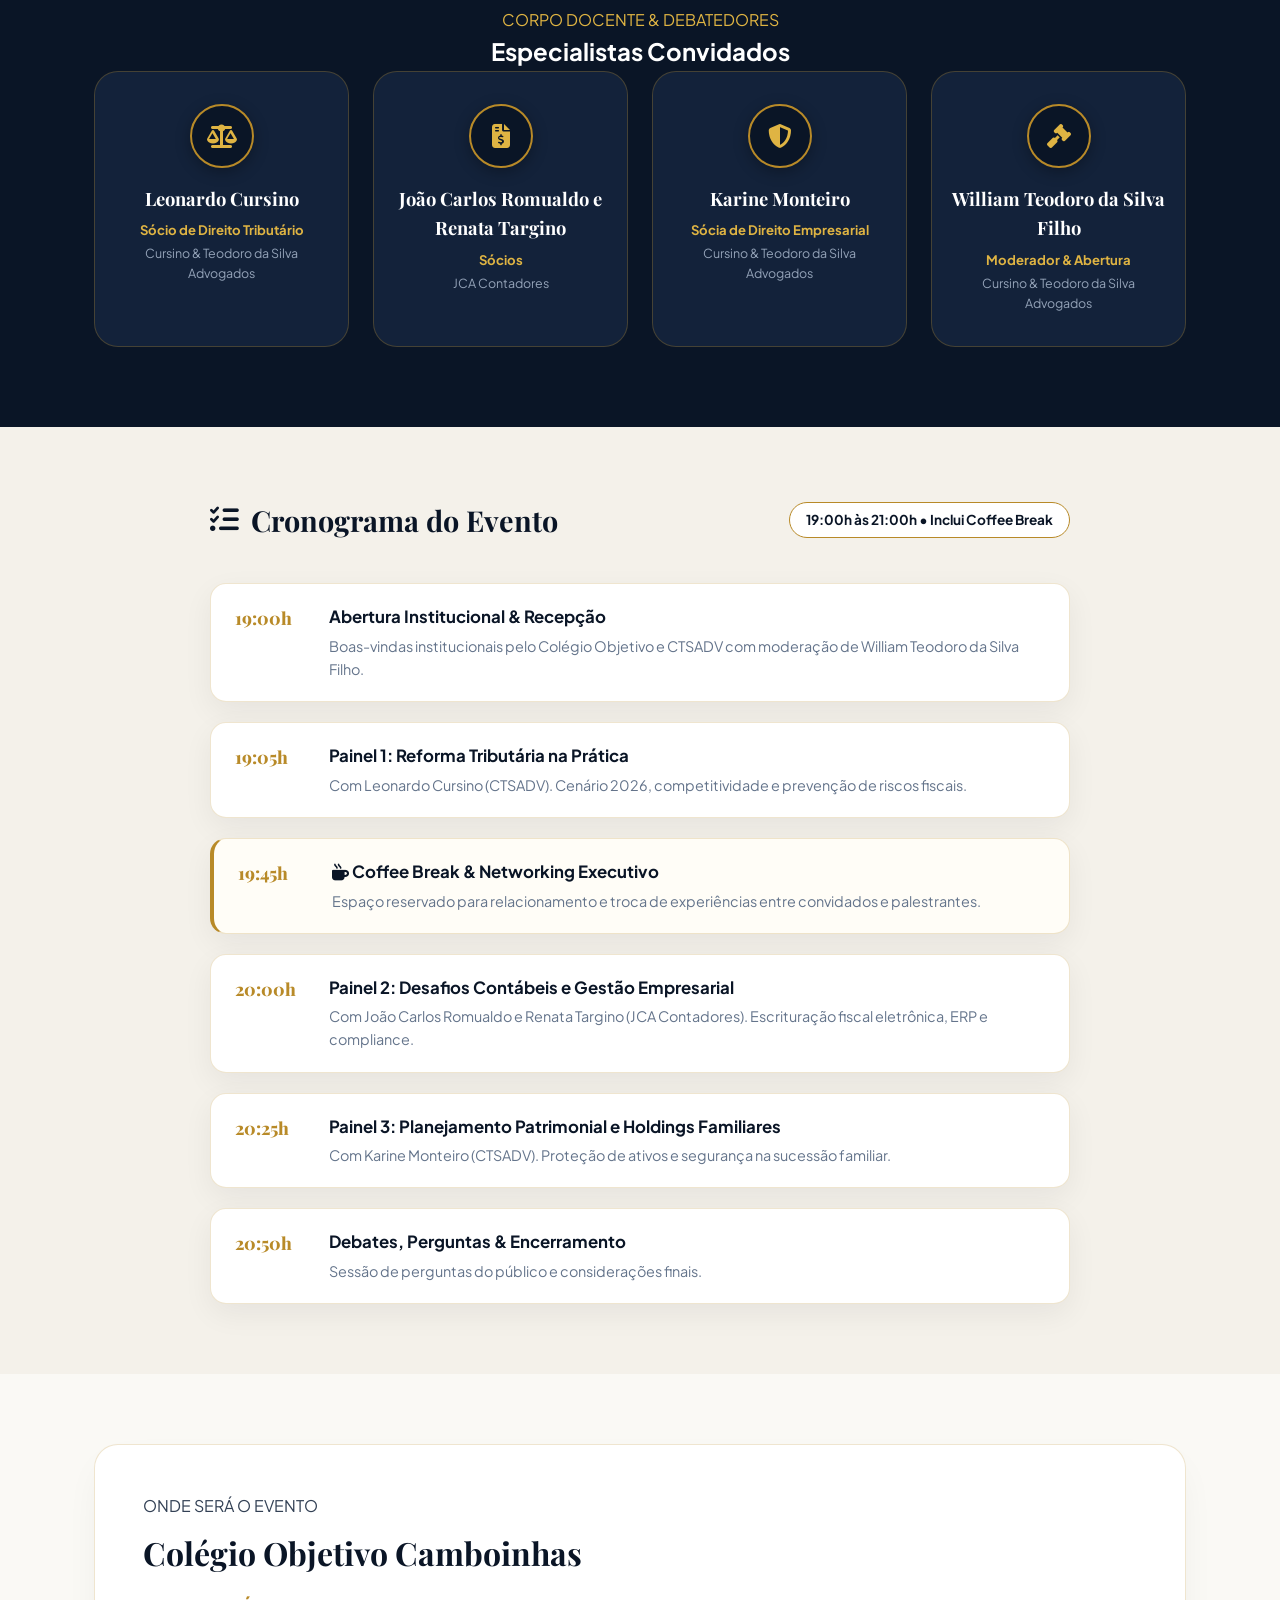
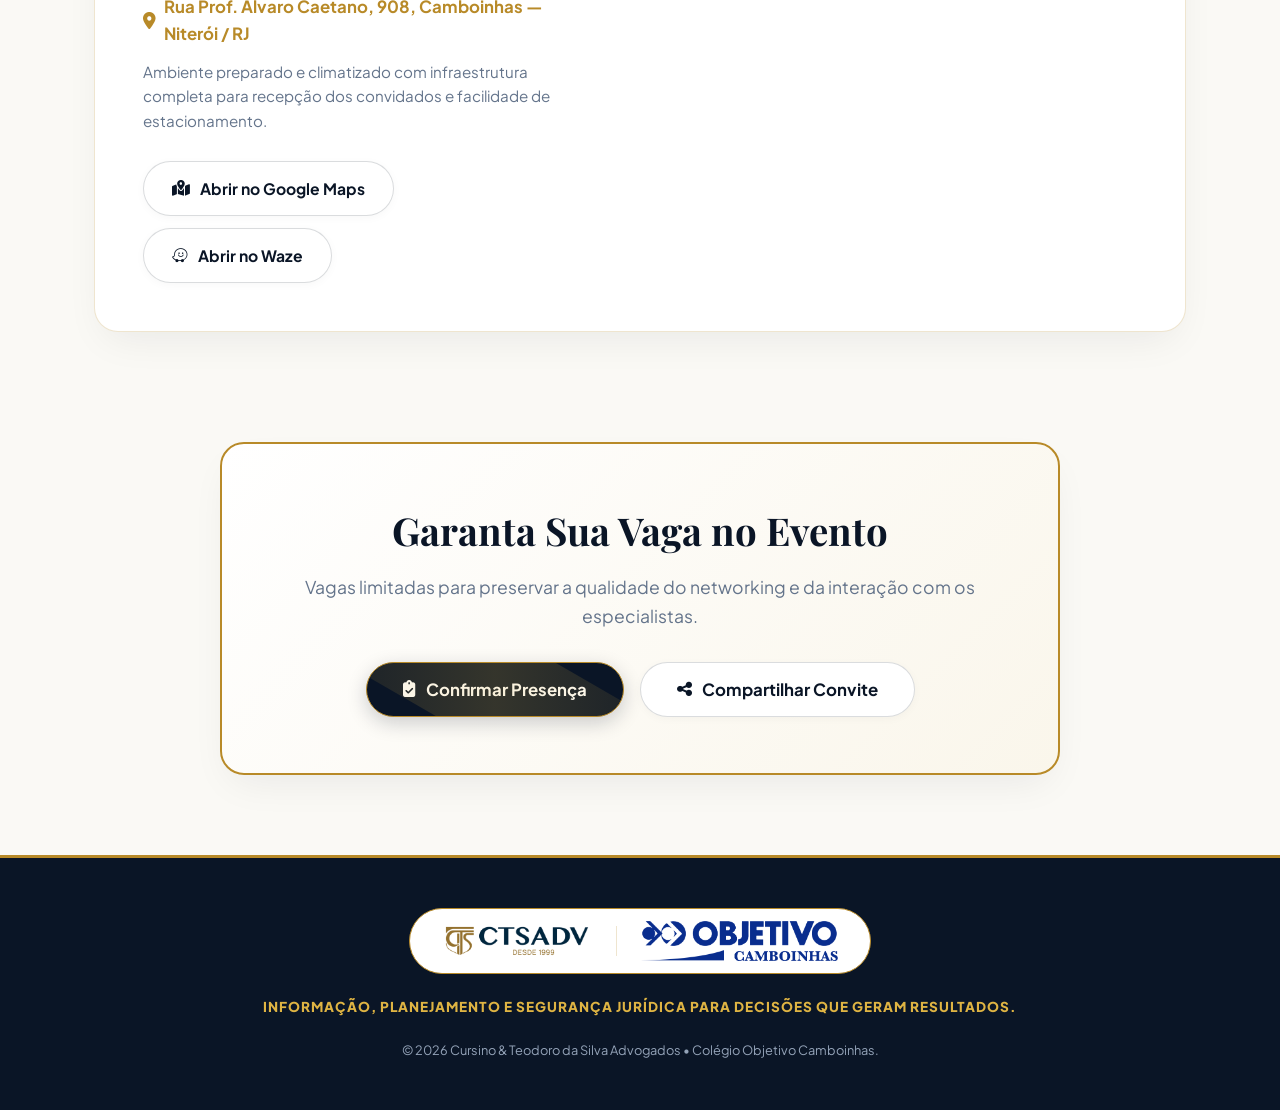
==== commit 117b29e4: "feat: atualizar data para 2ª edicao em 25/11/2026 no site e no flyer A5" ====
--- a/index.html
+++ b/index.html
@@ -6,13 +6,13 @@
   <title>O Novo Jogo Tributário no Brasil | Convite Oficial</title>
 
   <!-- Open Graph / WhatsApp Preview -->
-  <meta property="og:title" content="O Novo Jogo Tributário no Brasil — Convite Oficial">
-  <meta property="og:description" content="Como preparar sua empresa para a nova realidade fiscal em 2026. Data: 15/09/2026 às 19h no Colégio Objetivo Camboinhas.">
+  <meta property="og:title" content="O Novo Jogo Tributário no Brasil — 2ª Edição | Convite Oficial">
+  <meta property="og:description" content="Como preparar sua empresa para a nova realidade fiscal em 2026. 2ª Edição em 25/11/2026 às 19h no Colégio Objetivo Camboinhas.">
   <meta property="og:type" content="website">
   <meta property="og:image" content="convite.jpeg">
 
   <!-- SEO Meta Tags -->
-  <meta name="description" content="Convite oficial para o evento O Novo Jogo Tributário no Brasil: Reforma do Consumo, Renda e impactos práticos para empresários em 2026. Niterói/RJ.">
+  <meta name="description" content="Convite oficial para a 2ª Edição do evento O Novo Jogo Tributário no Brasil: Reforma do Consumo, Renda e impactos práticos para empresários em 2026. Niterói/RJ.">
   <meta name="keywords" content="Reforma Tributaria, Direito Tributario, CTSADV, Colégio Objetivo Camboinhas, Niterói, Holdings Familiares, Contabilidade">
 
   <!-- Google Fonts -->
@@ -32,7 +32,7 @@
   <header class="navbar-sticky">
     <div class="container navbar-container">
       <div class="nav-brand-badge">
-        <span class="dot-live"></span> SUMMIT TRIBUTÁRIO & CONTÁBIL 2026
+        <span class="dot-live"></span> SUMMIT TRIBUTÁRIO & CONTÁBIL 2026 • 2ª EDIÇÃO
       </div>
       <div class="nav-logos">
         <img src="Nova Logo CTSADV.png" alt="CTSADV Advogados" class="nav-logo logo-ctsadv">
@@ -49,7 +49,7 @@
         <!-- Coluna Esquerda: Textos & CTAs -->
         <div class="hero-text-side">
           <div class="hero-tag-pill">
-            <i class="fa-solid fa-crown"></i> ENCONTRO EXCLUSIVO PARA EMPRESÁRIOS & GESTORES
+            <i class="fa-solid fa-crown"></i> 2ª EDIÇÃO • ENCONTRO EXCLUSIVO PARA EMPRESÁRIOS & GESTORES
           </div>
 
           <h1 class="hero-title">
@@ -86,8 +86,8 @@
           <i class="fa-solid fa-calendar-day ribbon-icon"></i>
           <div>
             <span class="ribbon-label">DATA</span>
-            <strong>15/09/2026</strong>
-            <small>Terça-feira</small>
+            <strong>25/11/2026</strong>
+            <small>Quarta-feira</small>
           </div>
         </div>
 
@@ -153,7 +153,7 @@
             <div class="topic-text-content">
               <h3>Desafios Contábeis & Gestão das Empresas</h3>
               <p>A contabilidade como protagonista da transição: escrituração fiscal eletrônica, adequação de sistemas ERP, compliance e rotinas de controle interno.</p>
-              <span class="topic-speaker-pill"><i class="fa-solid fa-user-tie"></i> Palestrante: <strong>Dr. Wellington Romualdo</strong> (JCA Contadores)</span>
+              <span class="topic-speaker-pill"><i class="fa-solid fa-user-tie"></i> Palestrantes: <strong>João Carlos Romualdo</strong> e <strong>Renata Targino</strong> (JCA Contadores)</span>
             </div>
           </div>
 
@@ -191,8 +191,8 @@
         <!-- Speaker 2 -->
         <div class="speaker-profile-box">
           <div class="speaker-avatar-circle"><i class="fa-solid fa-file-invoice-dollar"></i></div>
-          <h3>Dr. Wellington Romualdo</h3>
-          <span class="speaker-role-gold">Sócio Fundador</span>
+          <h3>João Carlos Romualdo e Renata Targino</h3>
+          <span class="speaker-role-gold">Sócios</span>
           <p class="speaker-company">JCA Contadores</p>
         </div>
 
@@ -253,7 +253,7 @@
             <span class="t-fluid-time">20:00h</span>
             <div class="t-fluid-content">
               <h4>Painel 2: Desafios Contábeis e Gestão Empresarial</h4>
-              <p>Com Dr. Wellington Romualdo (JCA Contadores). Escrituração fiscal eletrônica, ERP e compliance.</p>
+              <p>Com João Carlos Romualdo e Renata Targino (JCA Contadores). Escrituração fiscal eletrônica, ERP e compliance.</p>
             </div>
           </div>
 
@@ -334,7 +334,7 @@
   <div class="sticky-rsvp-bar" id="stickyRsvp">
     <div class="sticky-text">
       <strong>O Novo Jogo Tributário</strong>
-      <small>15/09 • Niterói/RJ</small>
+      <small>25/11 • Niterói/RJ</small>
     </div>
     <button class="btn btn-primary btn-gold btn-sm" onclick="openRSVPModal()">
       <i class="fa-solid fa-clipboard-check"></i> Confirmar Presença
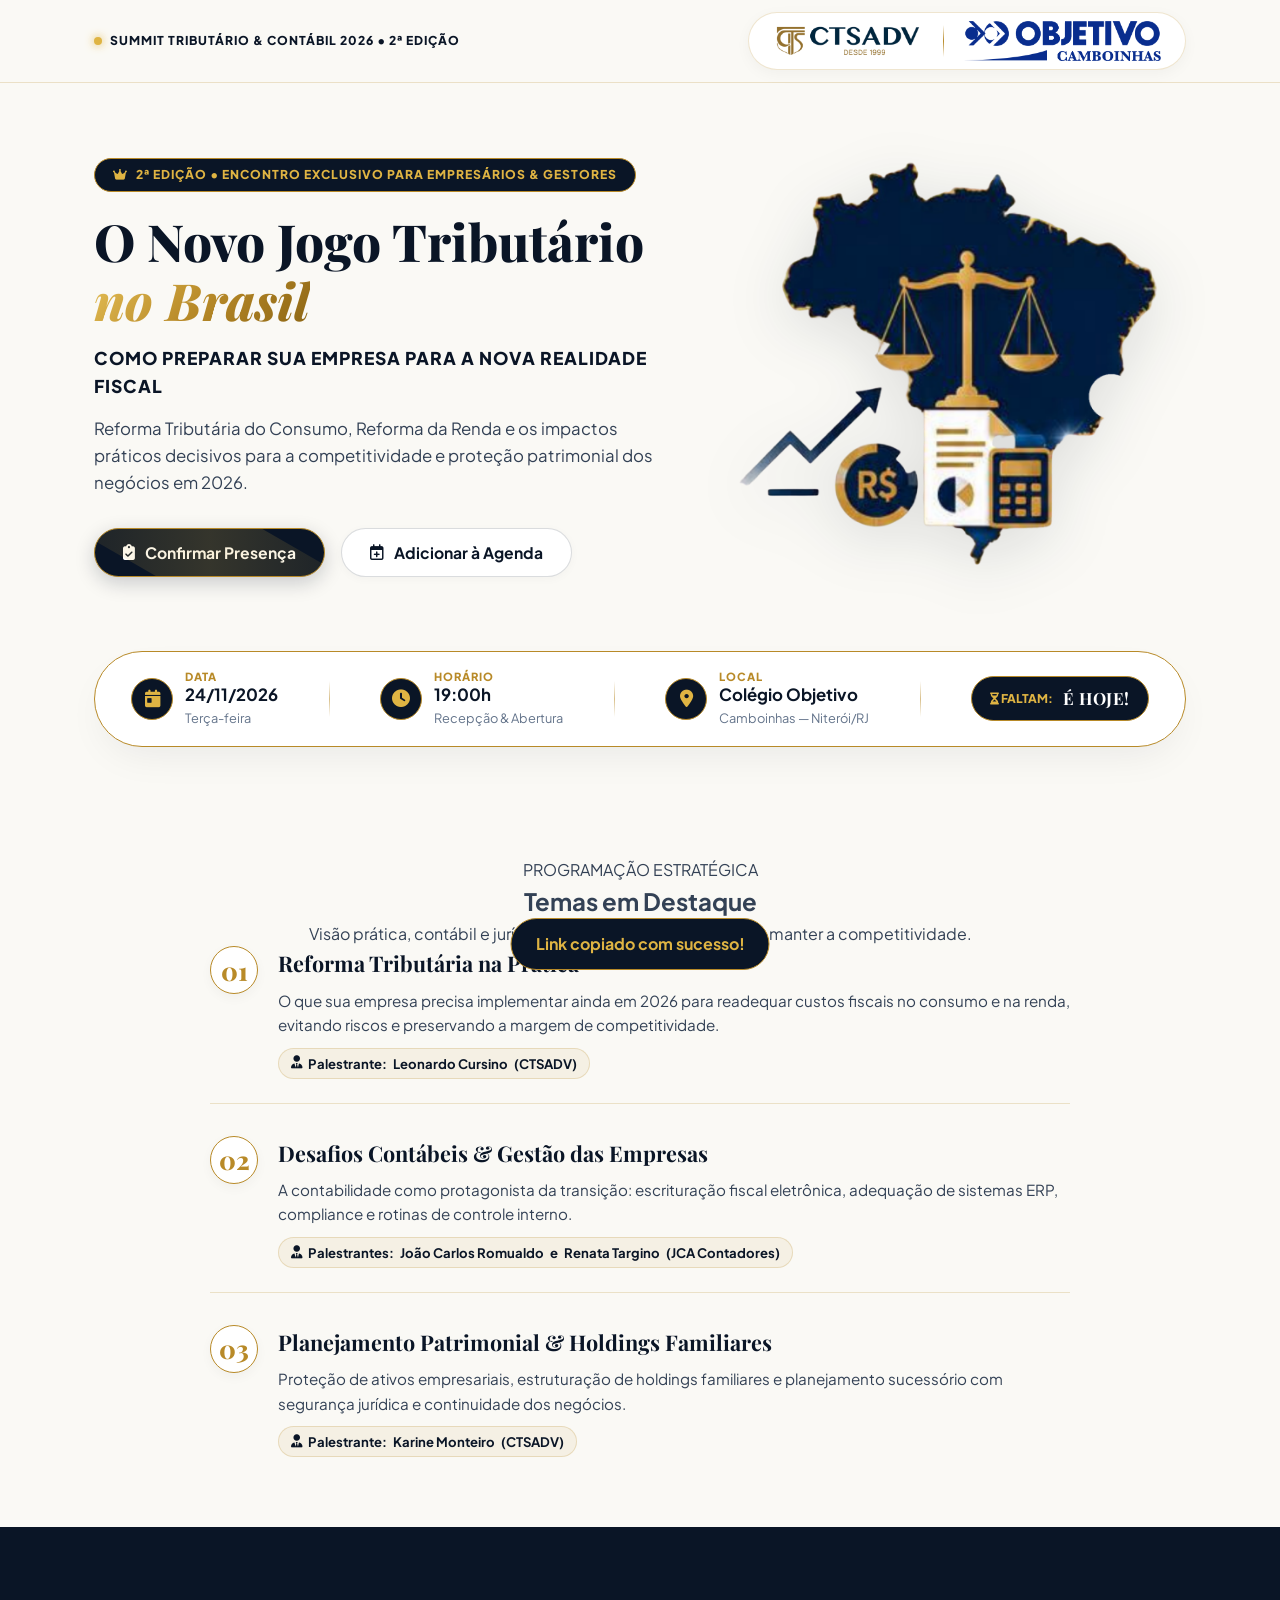
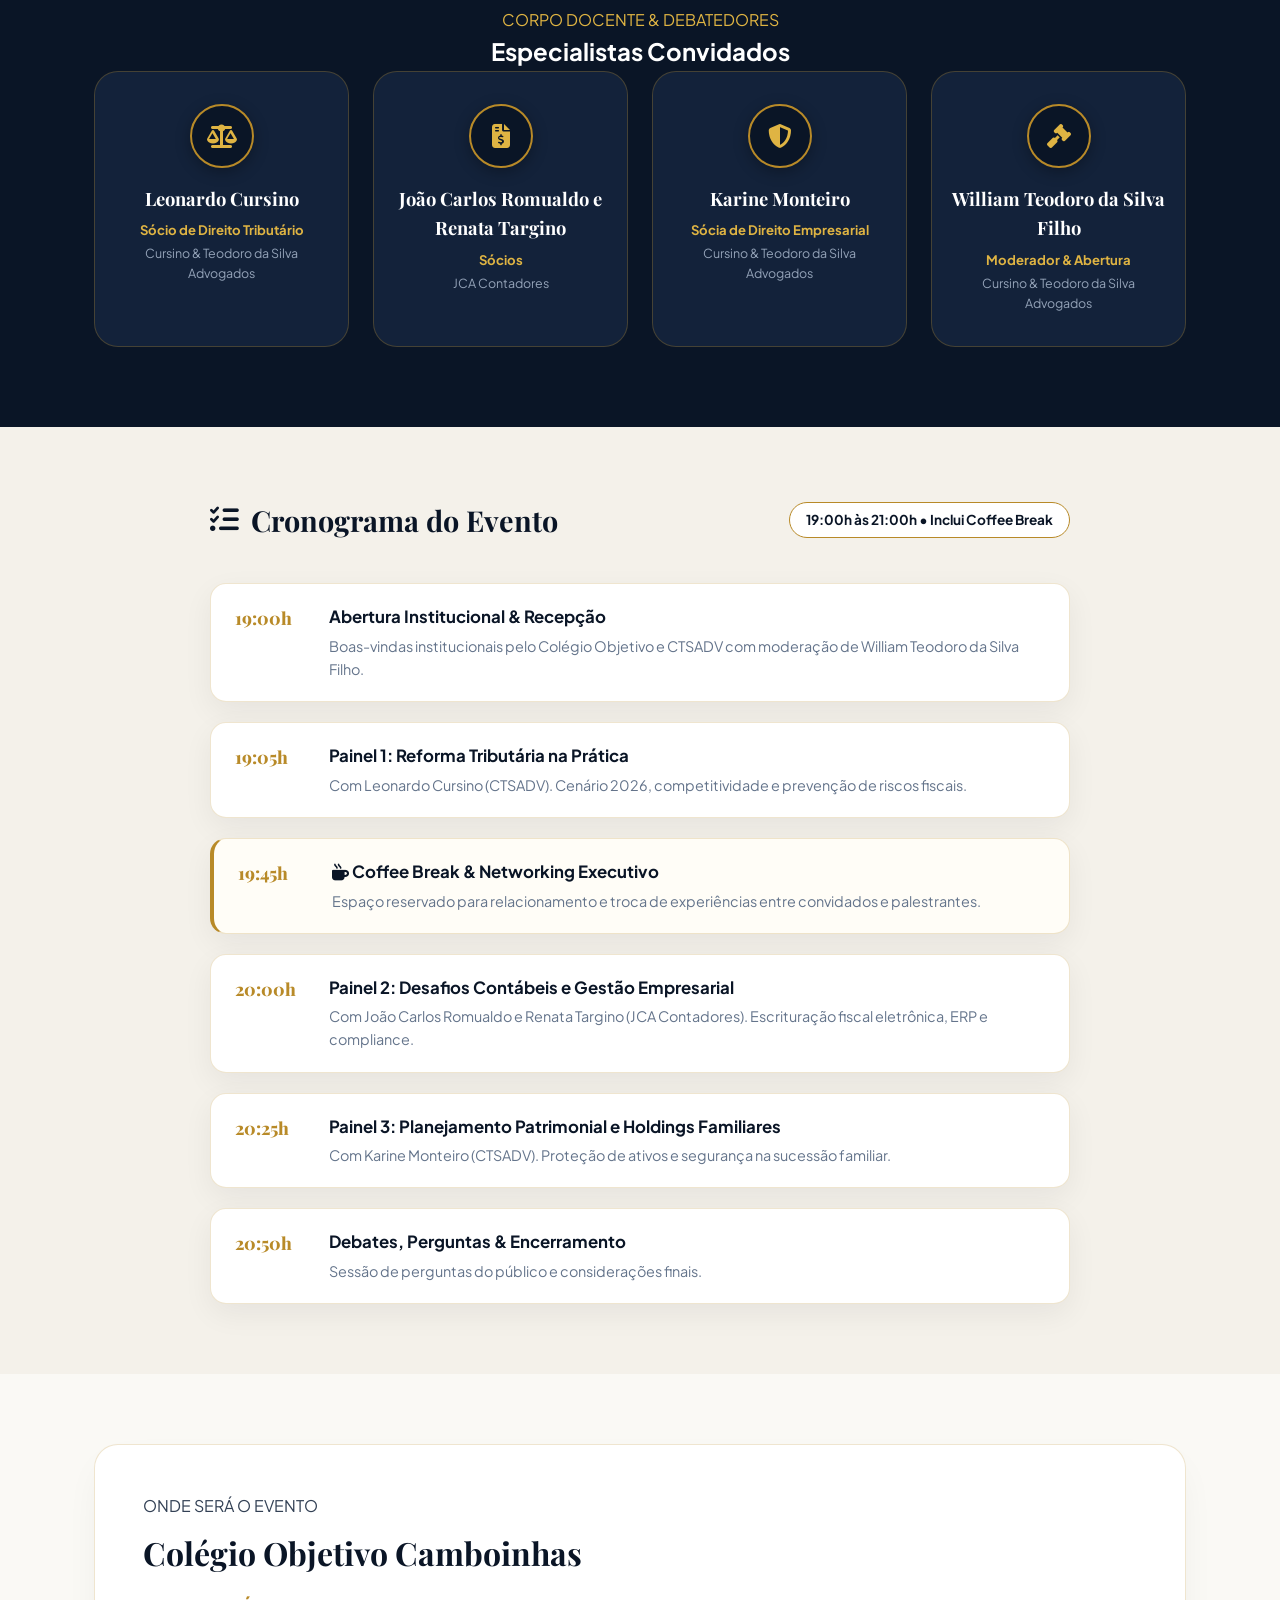
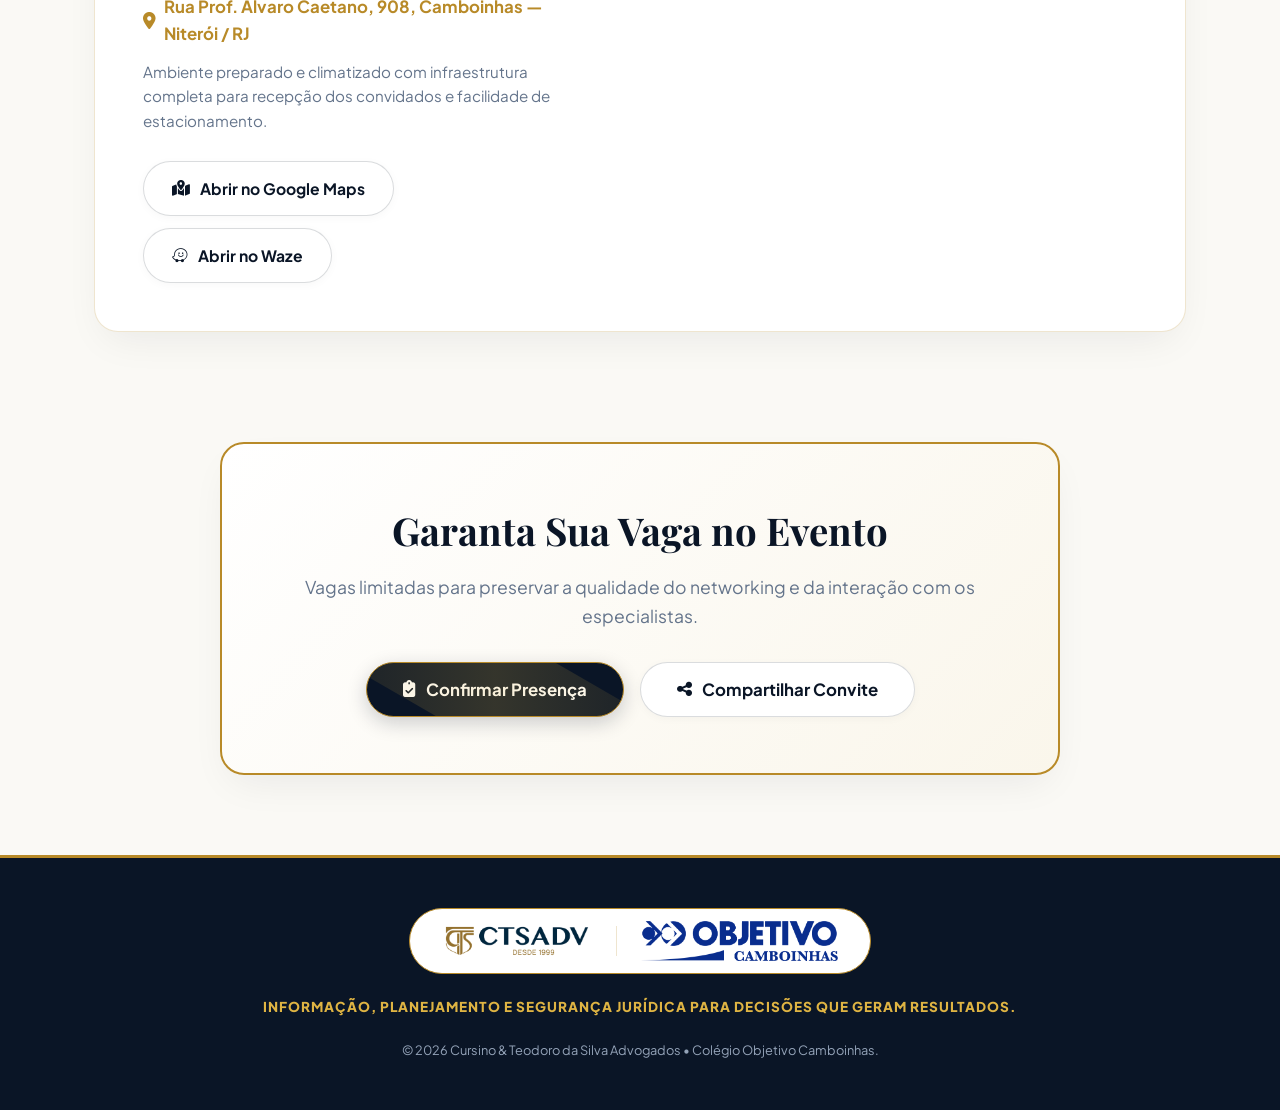
==== commit 1af3d9a2: "fix: atualizar data do evento para 24/11/2026 (terça-feira) no código e em todas as artes" ====
--- a/index.html
+++ b/index.html
@@ -7,7 +7,7 @@
 
   <!-- Open Graph / WhatsApp Preview -->
   <meta property="og:title" content="O Novo Jogo Tributário no Brasil — 2ª Edição | Convite Oficial">
-  <meta property="og:description" content="Como preparar sua empresa para a nova realidade fiscal em 2026. 2ª Edição em 25/11/2026 às 19h no Colégio Objetivo Camboinhas.">
+  <meta property="og:description" content="Como preparar sua empresa para a nova realidade fiscal em 2026. 2ª Edição em 24/11/2026 às 19h no Colégio Objetivo Camboinhas.">
   <meta property="og:type" content="website">
   <meta property="og:image" content="convite.jpeg">
 
@@ -86,8 +86,8 @@
           <i class="fa-solid fa-calendar-day ribbon-icon"></i>
           <div>
             <span class="ribbon-label">DATA</span>
-            <strong>25/11/2026</strong>
-            <small>Quarta-feira</small>
+            <strong>24/11/2026</strong>
+            <small>Terça-feira</small>
           </div>
         </div>
 
@@ -334,7 +334,7 @@
   <div class="sticky-rsvp-bar" id="stickyRsvp">
     <div class="sticky-text">
       <strong>O Novo Jogo Tributário</strong>
-      <small>25/11 • Niterói/RJ</small>
+      <small>24/11 • Niterói/RJ</small>
     </div>
     <button class="btn btn-primary btn-gold btn-sm" onclick="openRSVPModal()">
       <i class="fa-solid fa-clipboard-check"></i> Confirmar Presença
@@ -366,7 +366,7 @@
         <div class="form-badge-icon"><i class="fa-solid fa-clipboard-check"></i></div>
         <h3>Inscrição no Evento</h3>
         <p>Preencha o formulário oficial abaixo para confirmar sua vaga.</p>
-        <a href="https://docs.google.com/forms/d/e/1FAIpQLSe8WeEVIgrv3tLEG9GYCAGAPvEUmQ1q1h2diBagv7sde6vAzA/viewform" target="_blank" rel="noopener" class="direct-form-link">
+        <a href="https://forms.gle/5PyhPcKzJ42cFgur7" target="_blank" rel="noopener" class="direct-form-link">
           <i class="fa-solid fa-arrow-up-right-from-square"></i> Abrir formulário em nova aba
         </a>
       </div>
@@ -374,7 +374,7 @@
       <div class="google-form-iframe-wrapper">
         <iframe 
           title="Formulário de Inscrição"
-          src="https://docs.google.com/forms/d/e/1FAIpQLSe8WeEVIgrv3tLEG9GYCAGAPvEUmQ1q1h2diBagv7sde6vAzA/viewform?embedded=true" 
+          src="https://docs.google.com/forms/d/e/1FAIpQLSdCxQDmo1mU_zZFu1no5NuM_jquzbsm9c9NDr6sJ6QUx1jcrg/viewform?embedded=true" 
           width="100%" 
           height="620" 
           frameborder="0" 
